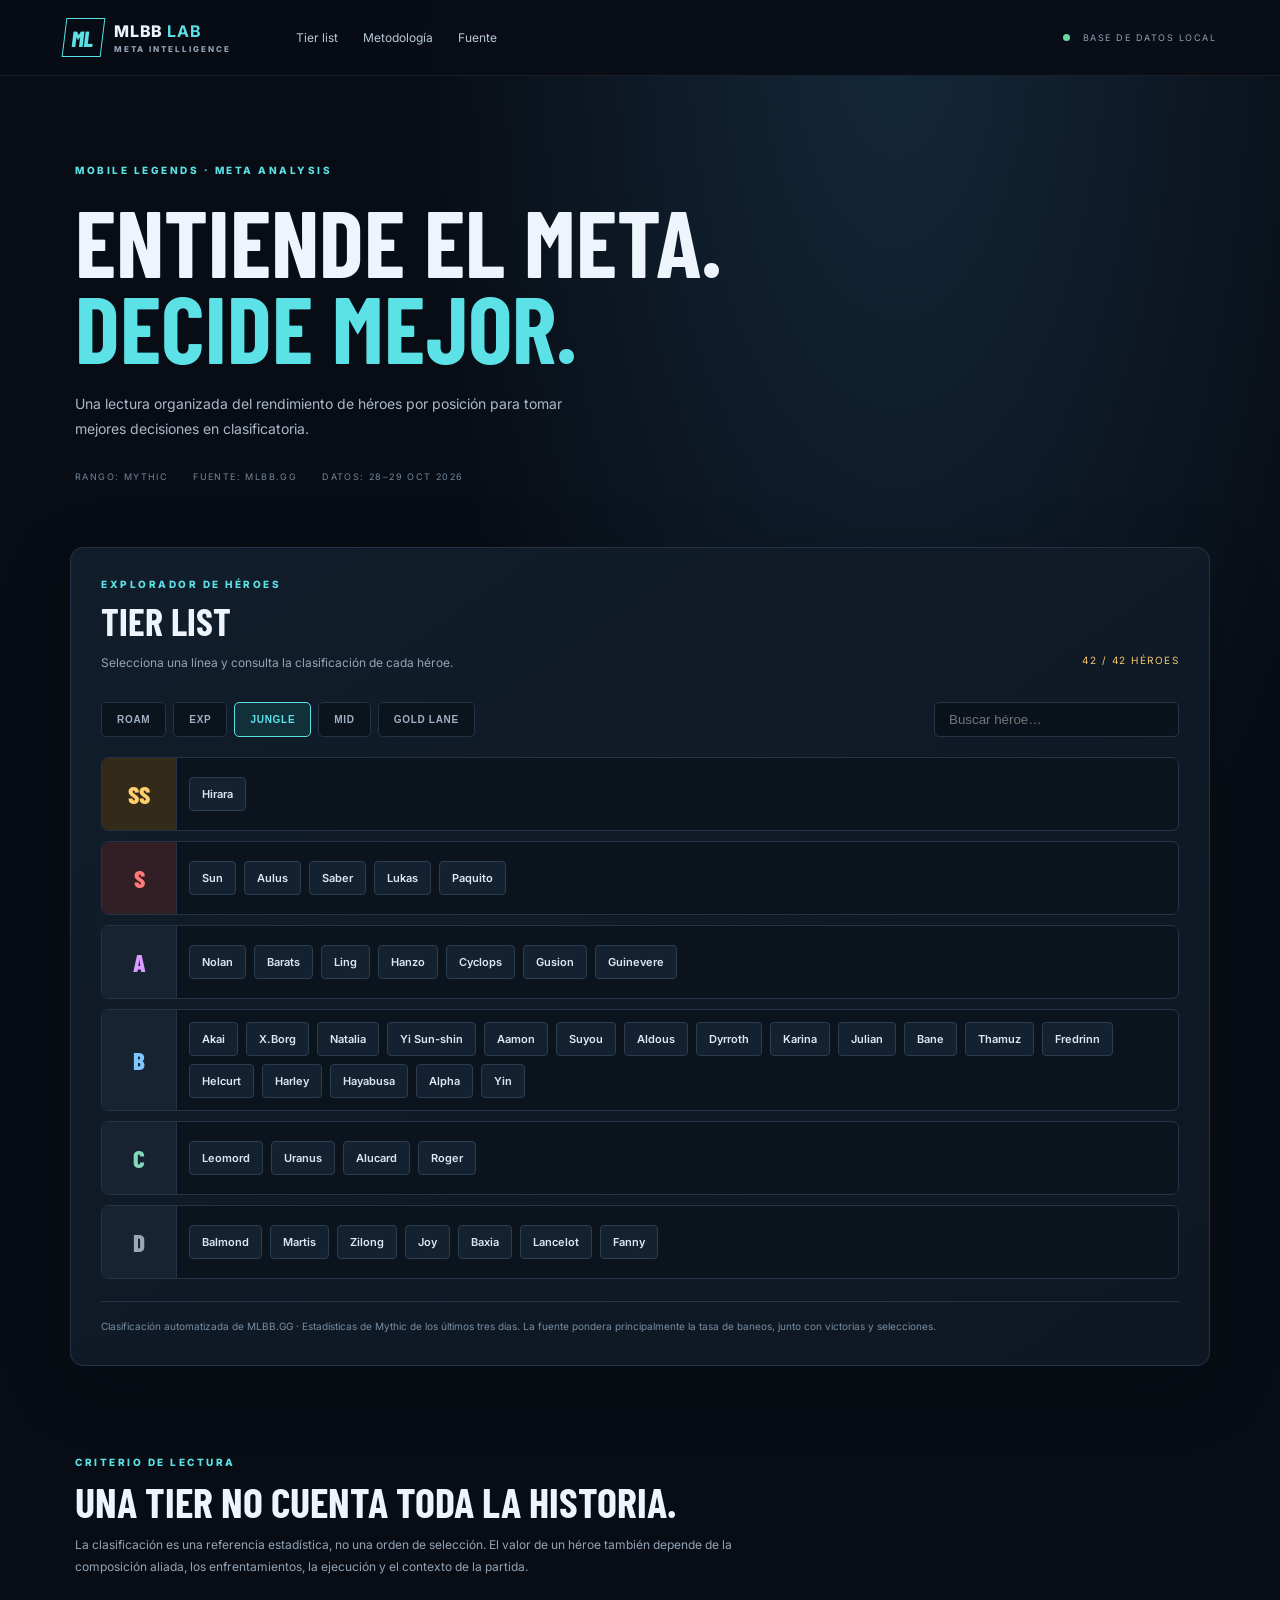
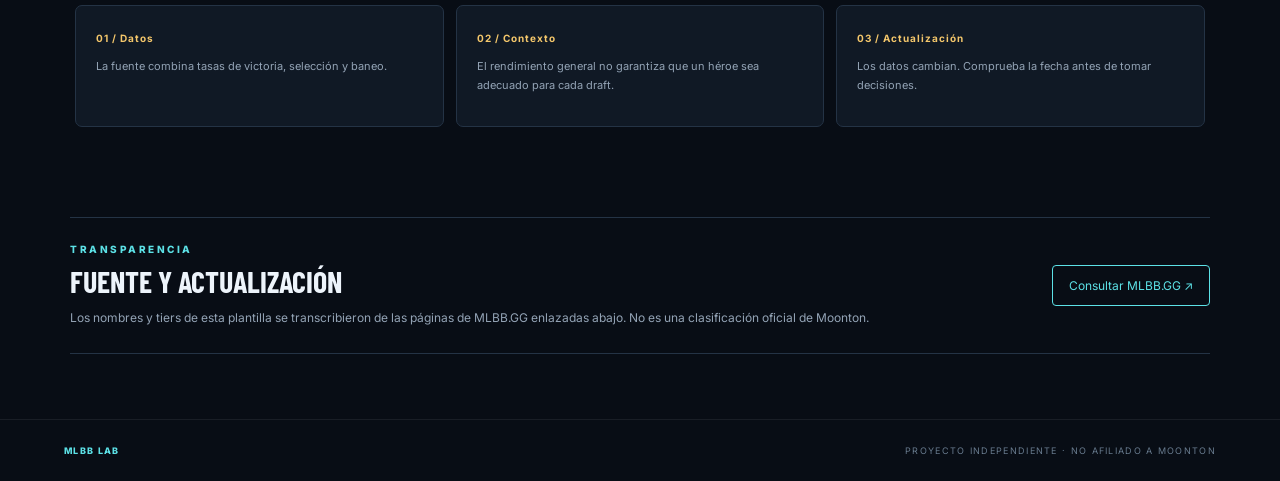
==== index.html @ 79c7144e "Add files via upload" ====
<!doctype html>
<html lang="es">
<head>
<meta charset="utf-8"><meta name="viewport" content="width=device-width,initial-scale=1">
<meta name="description" content="MLBB LAB: tier list de Mobile Legends por línea, basada en estadísticas de Mythic.">
<title>MLBB LAB — Tier List</title><link rel="stylesheet" href="styles.css">
</head>
<body>
<header class="topbar"><a class="brand" href="#inicio"><span class="brand-mark">ML</span><span>MLBB <b>LAB</b><small>META INTELLIGENCE</small></span></a><nav><a href="#tierlist">Tier list</a><a href="#metodo">Metodología</a><a href="#fuente">Fuente</a></nav><span class="status"><i></i> BASE DE DATOS LOCAL</span></header>
<main id="inicio">
<section class="hero"><div class="eyebrow">MOBILE LEGENDS · META ANALYSIS</div><h1>Entiende el meta.<br><em>Decide mejor.</em></h1><p>Una lectura organizada del rendimiento de héroes por posición para tomar mejores decisiones en clasificatoria.</p><div class="hero-meta"><span>RANGO: MYTHIC</span><span>FUENTE: MLBB.GG</span><span>DATOS: 28–29 OCT 2026</span></div></section>
<section id="tierlist" class="panel"><div class="section-head"><div><div class="eyebrow">EXPLORADOR DE HÉROES</div><h2>Tier list</h2><p>Selecciona una línea y consulta la clasificación de cada héroe.</p></div><div class="count" id="heroCount">— HÉROES</div></div>
<div class="toolbar"><div class="lanes" id="laneTabs"></div><input id="search" type="search" placeholder="Buscar héroe…" autocomplete="off"></div>
<div id="tierBoard" class="tier-board" aria-live="polite"></div><div id="empty" class="empty" hidden>No se encontraron héroes con ese nombre.</div>
<div class="source-note">Clasificación automatizada de MLBB.GG · Estadísticas de Mythic de los últimos tres días. La fuente pondera principalmente la tasa de baneos, junto con victorias y selecciones.</div>
</section>
<section id="metodo" class="method"><div class="eyebrow">CRITERIO DE LECTURA</div><h2>Una tier no cuenta toda la historia.</h2><p>La clasificación es una referencia estadística, no una orden de selección. El valor de un héroe también depende de la composición aliada, los enfrentamientos, la ejecución y el contexto de la partida.</p><div class="method-grid"><article><b>01 / Datos</b><p>La fuente combina tasas de victoria, selección y baneo.</p></article><article><b>02 / Contexto</b><p>El rendimiento general no garantiza que un héroe sea adecuado para cada draft.</p></article><article><b>03 / Actualización</b><p>Los datos cambian. Comprueba la fecha antes de tomar decisiones.</p></article></div></section>
<section id="fuente" class="footer-source"><div><div class="eyebrow">TRANSPARENCIA</div><h2>Fuente y actualización</h2><p>Los nombres y tiers de esta plantilla se transcribieron de las páginas de MLBB.GG enlazadas abajo. No es una clasificación oficial de Moonton.</p></div><a href="https://mlbb.gg/tierlist?lane=Jungle" target="_blank" rel="noopener">Consultar MLBB.GG ↗</a></section>
</main><footer><span>MLBB LAB</span><span>PROYECTO INDEPENDIENTE · NO AFILIADO A MOONTON</span></footer>
<script src="data.js"></script><script src="app.js"></script>
</body></html>
---- styles.css ----
@import url('https://fonts.googleapis.com/css2?family=Barlow+Condensed:wght@500;600;700;800&family=Inter:wght@400;500;600;700;800&display=swap');
:root{--bg:#080d15;--panel:#101925;--panel2:#141f2d;--line:#243345;--muted:#93a3b5;--text:#edf4fb;--cyan:#5ce1e6;--gold:#f4c76b}*{box-sizing:border-box}html{scroll-behavior:smooth}body{margin:0;background:radial-gradient(ellipse at 70% 0%,#14283a 0,transparent 38%),var(--bg);color:var(--text);font-family:Inter,Arial,sans-serif}.topbar{height:76px;padding:0 max(5vw,22px);display:flex;align-items:center;gap:35px;border-bottom:1px solid #ffffff12;background:#080d15e8;position:sticky;top:0;z-index:5;backdrop-filter:blur(12px)}.brand{display:flex;gap:11px;align-items:center;color:var(--text);text-decoration:none;font-weight:800;letter-spacing:.8px}.brand-mark{display:grid;place-items:center;width:39px;height:39px;border:1px solid var(--cyan);color:var(--cyan);font-family:'Barlow Condensed';font-size:22px;transform:skew(-7deg)}.brand small{display:block;color:var(--muted);font-size:8px;letter-spacing:2px;margin-top:3px}.brand b{color:var(--cyan)}nav{display:flex;gap:25px;margin-left:30px}nav a,.footer-source a{color:#b9c8d8;text-decoration:none;font-size:12px}nav a:hover,.footer-source a:hover{color:var(--cyan)}.status{margin-left:auto;color:var(--muted);font-size:9px;letter-spacing:1.5px}.status i{display:inline-block;width:7px;height:7px;border-radius:50%;background:#65dba1;margin-right:8px}.hero,main{max-width:1180px;margin:auto}.hero{padding:88px 25px 65px}.eyebrow{font-size:10px;letter-spacing:2.5px;color:var(--cyan);font-weight:800}.hero h1{font-family:'Barlow Condensed',sans-serif;font-size:clamp(55px,8vw,94px);line-height:.91;text-transform:uppercase;margin:22px 0}.hero h1 em{font-style:normal;color:var(--cyan)}.hero>p{max-width:540px;color:#aab8c8;line-height:1.8;font-size:14px}.hero-meta{display:flex;gap:25px;margin-top:30px;flex-wrap:wrap;color:#71869b;font-size:9px;letter-spacing:1.4px}.panel{margin:0 20px;padding:30px;background:linear-gradient(145deg,#111d2a,#0e1722);border:1px solid var(--line);border-radius:13px;box-shadow:0 20px 70px #0003}.section-head{display:flex;justify-content:space-between;align-items:end}.section-head h2,.method h2,.footer-source h2{font:700 38px 'Barlow Condensed';text-transform:uppercase;margin:8px 0}.section-head p,.method>p,.footer-source p{color:var(--muted);font-size:12px;line-height:1.8;margin:0}.count{font-size:10px;letter-spacing:1.5px;color:var(--gold);padding-bottom:8px}.toolbar{display:flex;gap:15px;justify-content:space-between;margin:28px 0 20px;flex-wrap:wrap}.lanes{display:flex;gap:7px;flex-wrap:wrap}.lane-btn{border:1px solid var(--line);background:#0b131d;color:#9fb0c2;padding:11px 15px;border-radius:5px;font-size:10px;font-weight:700;letter-spacing:.7px;cursor:pointer}.lane-btn.active,.lane-btn:hover{border-color:var(--cyan);color:var(--cyan);background:#123039}.toolbar input{min-width:190px;max-width:245px;flex:1;background:#0a121c;border:1px solid var(--line);border-radius:5px;padding:0 14px;color:white;outline:none}.toolbar input:focus{border-color:var(--cyan)}.tier-board{display:grid;gap:10px}.tier-row{display:grid;grid-template-columns:75px 1fr;min-height:74px;border:1px solid var(--line);border-radius:7px;overflow:hidden;background:#0b131d}.tier-label{display:grid;place-items:center;font:800 25px 'Barlow Condensed';background:#172331;border-right:1px solid var(--line)}.tier-label.ss{color:#ffcf6e;background:#332a19}.tier-label.s{color:#ff7979;background:#321e25}.tier-label.a{color:#d99bff}.tier-label.b{color:#7dc8ff}.tier-label.c{color:#83d8bc}.tier-label.d{color:#9aa7b6}.heroes{display:flex;align-content:center;align-items:center;gap:8px;flex-wrap:wrap;padding:12px}.hero-chip{border:1px solid #2b3d50;background:#142131;color:#dce7f1;border-radius:4px;padding:9px 12px;font-size:11px;font-weight:600}.hero-chip:hover{border-color:var(--cyan);color:var(--cyan)}.empty{padding:25px;text-align:center;color:var(--muted);font-size:12px}.source-note{margin-top:22px;padding-top:16px;border-top:1px solid var(--line);font-size:10px;line-height:1.7;color:#788da2}.method{padding:90px 25px}.method h2{font-size:42px}.method>p{max-width:700px}.method-grid{display:grid;grid-template-columns:repeat(3,1fr);gap:12px;margin-top:28px}.method-grid article{background:var(--panel);border:1px solid var(--line);padding:20px;border-radius:7px}.method-grid b{color:var(--gold);font-size:10px;letter-spacing:1px}.method-grid p{color:var(--muted);font-size:11px;line-height:1.7}.footer-source{margin:0 20px 65px;padding:25px 0;border-top:1px solid var(--line);border-bottom:1px solid var(--line);display:flex;align-items:center;justify-content:space-between;gap:20px}.footer-source h2{font-size:30px}.footer-source a{border:1px solid var(--cyan);padding:12px 16px;border-radius:4px;color:var(--cyan);white-space:nowrap}footer{border-top:1px solid #ffffff12;padding:25px max(5vw,22px);display:flex;justify-content:space-between;color:#687b8e;font-size:9px;letter-spacing:1.3px}footer span:first-child{color:var(--cyan);font-weight:800}@media(max-width:700px){.topbar{height:auto;min-height:68px;flex-wrap:wrap;padding:13px 18px;gap:10px}nav{order:3;margin:0;width:100%;gap:18px}.status{font-size:8px}.hero{padding:65px 20px 45px}.panel{margin:0 10px;padding:17px}.section-head{align-items:start}.section-head h2{font-size:32px}.count{font-size:8px}.toolbar input{height:40px;max-width:none;flex-basis:100%}.lane-btn{padding:10px 11px}.tier-row{grid-template-columns:55px 1fr}.tier-label{font-size:22px}.heroes{padding:9px;gap:6px}.hero-chip{font-size:10px;padding:8px}.method{padding:65px 20px}.method-grid{grid-template-columns:1fr}.footer-source{margin:0 15px 45px;align-items:flex-start;flex-direction:column}footer{gap:12px;flex-wrap:wrap}}
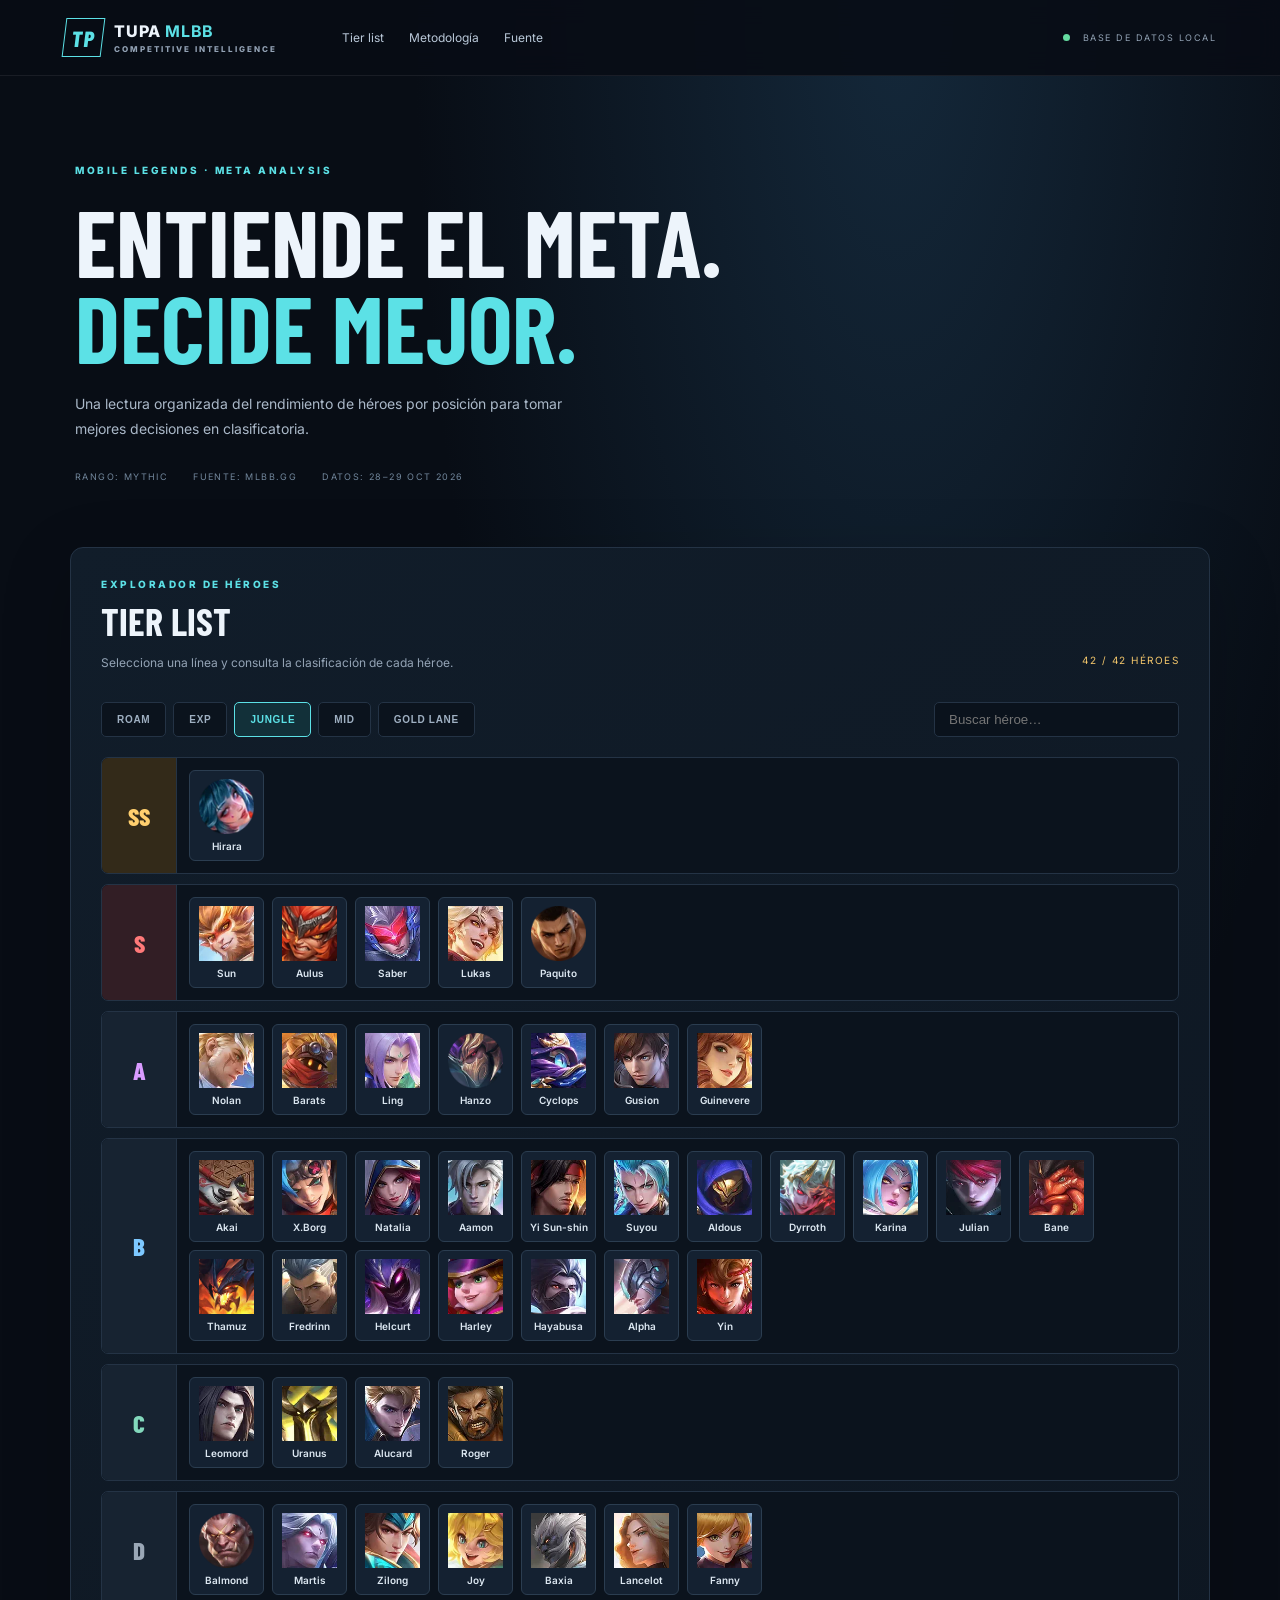
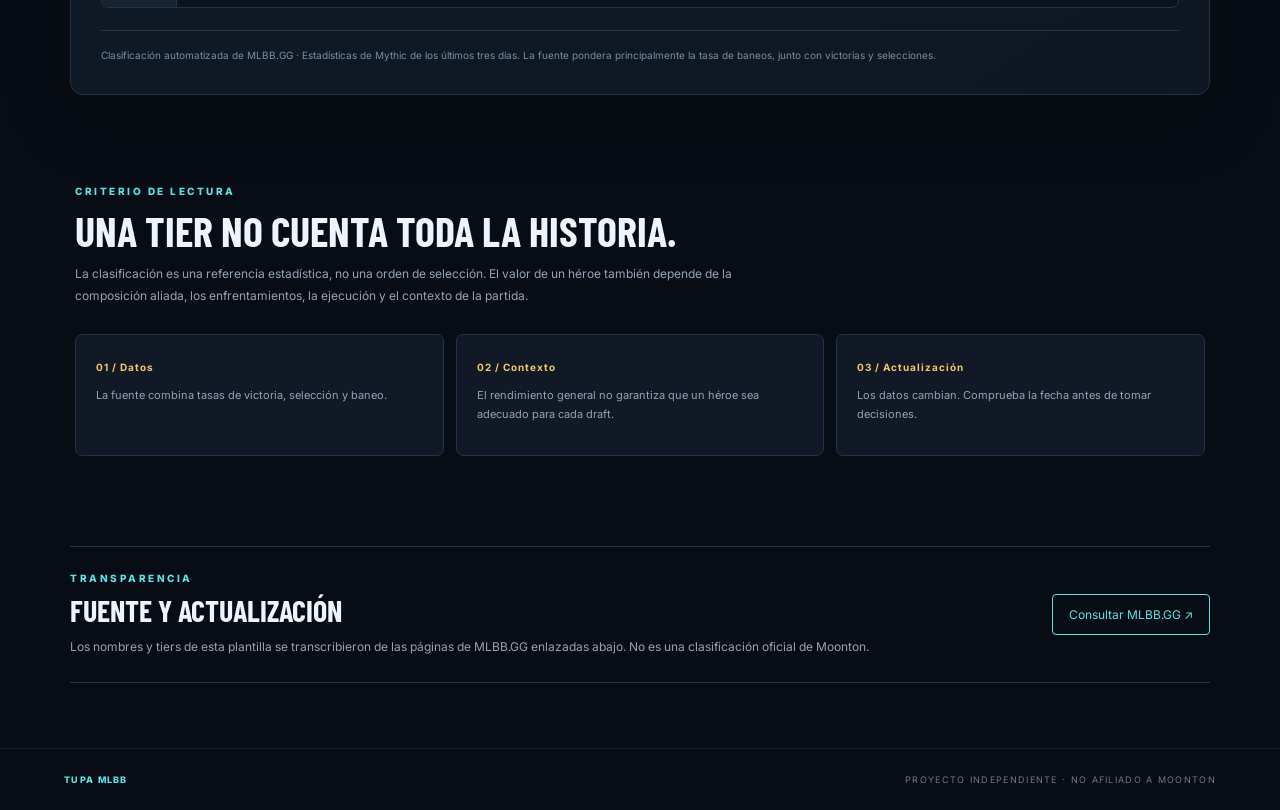
==== commit b6902068: "Update index.html" ====
--- a/index.html
+++ b/index.html
@@ -1,21 +1,84 @@
+
 <!doctype html>
 <html lang="es">
 <head>
-<meta charset="utf-8"><meta name="viewport" content="width=device-width,initial-scale=1">
-<meta name="description" content="MLBB LAB: tier list de Mobile Legends por línea, basada en estadísticas de Mythic.">
-<title>MLBB LAB — Tier List</title><link rel="stylesheet" href="styles.css">
+<meta charset="utf-8">
+<meta name="viewport" content="width=device-width,initial-scale=1">
+<meta name="description" content="TUPA MLBB: análisis competitivo y tier list de Mobile Legends por línea.">
+<title>TUPA MLBB — Tier List</title>
+<link rel="stylesheet" href="styles.css">
 </head>
 <body>
-<header class="topbar"><a class="brand" href="#inicio"><span class="brand-mark">ML</span><span>MLBB <b>LAB</b><small>META INTELLIGENCE</small></span></a><nav><a href="#tierlist">Tier list</a><a href="#metodo">Metodología</a><a href="#fuente">Fuente</a></nav><span class="status"><i></i> BASE DE DATOS LOCAL</span></header>
+<header class="topbar">
+<a class="brand" href="#inicio">
+<span class="brand-mark">TP</span>
+<span>TUPA <b>MLBB</b><small>COMPETITIVE INTELLIGENCE</small></span>
+</a>
+<nav>
+<a href="#tierlist">Tier list</a>
+<a href="#metodo">Metodología</a>
+<a href="#fuente">Fuente</a>
+</nav>
+<span class="status"><i></i> BASE DE DATOS LOCAL</span>
+</header>
+
 <main id="inicio">
-<section class="hero"><div class="eyebrow">MOBILE LEGENDS · META ANALYSIS</div><h1>Entiende el meta.<br><em>Decide mejor.</em></h1><p>Una lectura organizada del rendimiento de héroes por posición para tomar mejores decisiones en clasificatoria.</p><div class="hero-meta"><span>RANGO: MYTHIC</span><span>FUENTE: MLBB.GG</span><span>DATOS: 28–29 OCT 2026</span></div></section>
-<section id="tierlist" class="panel"><div class="section-head"><div><div class="eyebrow">EXPLORADOR DE HÉROES</div><h2>Tier list</h2><p>Selecciona una línea y consulta la clasificación de cada héroe.</p></div><div class="count" id="heroCount">— HÉROES</div></div>
-<div class="toolbar"><div class="lanes" id="laneTabs"></div><input id="search" type="search" placeholder="Buscar héroe…" autocomplete="off"></div>
-<div id="tierBoard" class="tier-board" aria-live="polite"></div><div id="empty" class="empty" hidden>No se encontraron héroes con ese nombre.</div>
+<section class="hero">
+<div class="eyebrow">MOBILE LEGENDS · META ANALYSIS</div>
+<h1>Entiende el meta.<br><em>Decide mejor.</em></h1>
+<p>Una lectura organizada del rendimiento de héroes por posición para tomar mejores decisiones en clasificatoria.</p>
+<div class="hero-meta">
+<span>RANGO: MYTHIC</span>
+<span>FUENTE: MLBB.GG</span>
+<span>DATOS: 28–29 OCT 2026</span>
+</div>
+</section>
+
+<section id="tierlist" class="panel">
+<div class="section-head">
+<div>
+<div class="eyebrow">EXPLORADOR DE HÉROES</div>
+<h2>Tier list</h2>
+<p>Selecciona una línea y consulta la clasificación de cada héroe.</p>
+</div>
+<div class="count" id="heroCount">— HÉROES</div>
+</div>
+<div class="toolbar">
+<div class="lanes" id="laneTabs"></div>
+<input id="search" type="search" placeholder="Buscar héroe…" autocomplete="off">
+</div>
+<div id="tierBoard" class="tier-board" aria-live="polite"></div>
+<div id="empty" class="empty" hidden>No se encontraron héroes con ese nombre.</div>
 <div class="source-note">Clasificación automatizada de MLBB.GG · Estadísticas de Mythic de los últimos tres días. La fuente pondera principalmente la tasa de baneos, junto con victorias y selecciones.</div>
 </section>
-<section id="metodo" class="method"><div class="eyebrow">CRITERIO DE LECTURA</div><h2>Una tier no cuenta toda la historia.</h2><p>La clasificación es una referencia estadística, no una orden de selección. El valor de un héroe también depende de la composición aliada, los enfrentamientos, la ejecución y el contexto de la partida.</p><div class="method-grid"><article><b>01 / Datos</b><p>La fuente combina tasas de victoria, selección y baneo.</p></article><article><b>02 / Contexto</b><p>El rendimiento general no garantiza que un héroe sea adecuado para cada draft.</p></article><article><b>03 / Actualización</b><p>Los datos cambian. Comprueba la fecha antes de tomar decisiones.</p></article></div></section>
-<section id="fuente" class="footer-source"><div><div class="eyebrow">TRANSPARENCIA</div><h2>Fuente y actualización</h2><p>Los nombres y tiers de esta plantilla se transcribieron de las páginas de MLBB.GG enlazadas abajo. No es una clasificación oficial de Moonton.</p></div><a href="https://mlbb.gg/tierlist?lane=Jungle" target="_blank" rel="noopener">Consultar MLBB.GG ↗</a></section>
-</main><footer><span>MLBB LAB</span><span>PROYECTO INDEPENDIENTE · NO AFILIADO A MOONTON</span></footer>
-<script src="data.js"></script><script src="app.js"></script>
-</body></html>
+
+<section id="metodo" class="method">
+<div class="eyebrow">CRITERIO DE LECTURA</div>
+<h2>Una tier no cuenta toda la historia.</h2>
+<p>La clasificación es una referencia estadística, no una orden de selección. El valor de un héroe también depende de la composición aliada, los enfrentamientos, la ejecución y el contexto de la partida.</p>
+<div class="method-grid">
+<article><b>01 / Datos</b><p>La fuente combina tasas de victoria, selección y baneo.</p></article>
+<article><b>02 / Contexto</b><p>El rendimiento general no garantiza que un héroe sea adecuado para cada draft.</p></article>
+<article><b>03 / Actualización</b><p>Los datos cambian. Comprueba la fecha antes de tomar decisiones.</p></article>
+</div>
+</section>
+
+<section id="fuente" class="footer-source">
+<div>
+<div class="eyebrow">TRANSPARENCIA</div>
+<h2>Fuente y actualización</h2>
+<p>Los nombres y tiers de esta plantilla se transcribieron de las páginas de MLBB.GG enlazadas abajo. No es una clasificación oficial de Moonton.</p>
+</div>
+<a href="https://mlbb.gg/tierlist?lane=Jungle" target="_blank" rel="noopener">Consultar MLBB.GG ↗</a>
+</section>
+</main>
+
+<footer>
+<span>TUPA MLBB</span>
+<span>PROYECTO INDEPENDIENTE · NO AFILIADO A MOONTON</span>
+</footer>
+
+<script src="data.js"></script>
+<script src="app.js"></script>
+</body>
+</html>
--- a/styles.css
+++ b/styles.css
@@ -1,2 +1,28 @@
 @import url('https://fonts.googleapis.com/css2?family=Barlow+Condensed:wght@500;600;700;800&family=Inter:wght@400;500;600;700;800&display=swap');
 :root{--bg:#080d15;--panel:#101925;--panel2:#141f2d;--line:#243345;--muted:#93a3b5;--text:#edf4fb;--cyan:#5ce1e6;--gold:#f4c76b}*{box-sizing:border-box}html{scroll-behavior:smooth}body{margin:0;background:radial-gradient(ellipse at 70% 0%,#14283a 0,transparent 38%),var(--bg);color:var(--text);font-family:Inter,Arial,sans-serif}.topbar{height:76px;padding:0 max(5vw,22px);display:flex;align-items:center;gap:35px;border-bottom:1px solid #ffffff12;background:#080d15e8;position:sticky;top:0;z-index:5;backdrop-filter:blur(12px)}.brand{display:flex;gap:11px;align-items:center;color:var(--text);text-decoration:none;font-weight:800;letter-spacing:.8px}.brand-mark{display:grid;place-items:center;width:39px;height:39px;border:1px solid var(--cyan);color:var(--cyan);font-family:'Barlow Condensed';font-size:22px;transform:skew(-7deg)}.brand small{display:block;color:var(--muted);font-size:8px;letter-spacing:2px;margin-top:3px}.brand b{color:var(--cyan)}nav{display:flex;gap:25px;margin-left:30px}nav a,.footer-source a{color:#b9c8d8;text-decoration:none;font-size:12px}nav a:hover,.footer-source a:hover{color:var(--cyan)}.status{margin-left:auto;color:var(--muted);font-size:9px;letter-spacing:1.5px}.status i{display:inline-block;width:7px;height:7px;border-radius:50%;background:#65dba1;margin-right:8px}.hero,main{max-width:1180px;margin:auto}.hero{padding:88px 25px 65px}.eyebrow{font-size:10px;letter-spacing:2.5px;color:var(--cyan);font-weight:800}.hero h1{font-family:'Barlow Condensed',sans-serif;font-size:clamp(55px,8vw,94px);line-height:.91;text-transform:uppercase;margin:22px 0}.hero h1 em{font-style:normal;color:var(--cyan)}.hero>p{max-width:540px;color:#aab8c8;line-height:1.8;font-size:14px}.hero-meta{display:flex;gap:25px;margin-top:30px;flex-wrap:wrap;color:#71869b;font-size:9px;letter-spacing:1.4px}.panel{margin:0 20px;padding:30px;background:linear-gradient(145deg,#111d2a,#0e1722);border:1px solid var(--line);border-radius:13px;box-shadow:0 20px 70px #0003}.section-head{display:flex;justify-content:space-between;align-items:end}.section-head h2,.method h2,.footer-source h2{font:700 38px 'Barlow Condensed';text-transform:uppercase;margin:8px 0}.section-head p,.method>p,.footer-source p{color:var(--muted);font-size:12px;line-height:1.8;margin:0}.count{font-size:10px;letter-spacing:1.5px;color:var(--gold);padding-bottom:8px}.toolbar{display:flex;gap:15px;justify-content:space-between;margin:28px 0 20px;flex-wrap:wrap}.lanes{display:flex;gap:7px;flex-wrap:wrap}.lane-btn{border:1px solid var(--line);background:#0b131d;color:#9fb0c2;padding:11px 15px;border-radius:5px;font-size:10px;font-weight:700;letter-spacing:.7px;cursor:pointer}.lane-btn.active,.lane-btn:hover{border-color:var(--cyan);color:var(--cyan);background:#123039}.toolbar input{min-width:190px;max-width:245px;flex:1;background:#0a121c;border:1px solid var(--line);border-radius:5px;padding:0 14px;color:white;outline:none}.toolbar input:focus{border-color:var(--cyan)}.tier-board{display:grid;gap:10px}.tier-row{display:grid;grid-template-columns:75px 1fr;min-height:74px;border:1px solid var(--line);border-radius:7px;overflow:hidden;background:#0b131d}.tier-label{display:grid;place-items:center;font:800 25px 'Barlow Condensed';background:#172331;border-right:1px solid var(--line)}.tier-label.ss{color:#ffcf6e;background:#332a19}.tier-label.s{color:#ff7979;background:#321e25}.tier-label.a{color:#d99bff}.tier-label.b{color:#7dc8ff}.tier-label.c{color:#83d8bc}.tier-label.d{color:#9aa7b6}.heroes{display:flex;align-content:center;align-items:center;gap:8px;flex-wrap:wrap;padding:12px}.hero-chip{border:1px solid #2b3d50;background:#142131;color:#dce7f1;border-radius:4px;padding:9px 12px;font-size:11px;font-weight:600}.hero-chip:hover{border-color:var(--cyan);color:var(--cyan)}.empty{padding:25px;text-align:center;color:var(--muted);font-size:12px}.source-note{margin-top:22px;padding-top:16px;border-top:1px solid var(--line);font-size:10px;line-height:1.7;color:#788da2}.method{padding:90px 25px}.method h2{font-size:42px}.method>p{max-width:700px}.method-grid{display:grid;grid-template-columns:repeat(3,1fr);gap:12px;margin-top:28px}.method-grid article{background:var(--panel);border:1px solid var(--line);padding:20px;border-radius:7px}.method-grid b{color:var(--gold);font-size:10px;letter-spacing:1px}.method-grid p{color:var(--muted);font-size:11px;line-height:1.7}.footer-source{margin:0 20px 65px;padding:25px 0;border-top:1px solid var(--line);border-bottom:1px solid var(--line);display:flex;align-items:center;justify-content:space-between;gap:20px}.footer-source h2{font-size:30px}.footer-source a{border:1px solid var(--cyan);padding:12px 16px;border-radius:4px;color:var(--cyan);white-space:nowrap}footer{border-top:1px solid #ffffff12;padding:25px max(5vw,22px);display:flex;justify-content:space-between;color:#687b8e;font-size:9px;letter-spacing:1.3px}footer span:first-child{color:var(--cyan);font-weight:800}@media(max-width:700px){.topbar{height:auto;min-height:68px;flex-wrap:wrap;padding:13px 18px;gap:10px}nav{order:3;margin:0;width:100%;gap:18px}.status{font-size:8px}.hero{padding:65px 20px 45px}.panel{margin:0 10px;padding:17px}.section-head{align-items:start}.section-head h2{font-size:32px}.count{font-size:8px}.toolbar input{height:40px;max-width:none;flex-basis:100%}.lane-btn{padding:10px 11px}.tier-row{grid-template-columns:55px 1fr}.tier-label{font-size:22px}.heroes{padding:9px;gap:6px}.hero-chip{font-size:10px;padding:8px}.method{padding:65px 20px}.method-grid{grid-template-columns:1fr}.footer-source{margin:0 15px 45px;align-items:flex-start;flex-direction:column}footer{gap:12px;flex-wrap:wrap}}
+
+/* Diseño de las tarjetas de héroes */
+.hero-chip {
+  display: flex;
+  flex-direction: column;
+  align-items: center;
+  justify-content: center;
+  gap: 6px;
+  min-width: 75px;
+  padding: 8px 6px;
+  text-align: center;
+  background: #142131;
+  border: 1px solid #2b3d50;
+  border-radius: 6px;
+}
+
+.hero-image {
+  width: 55px;
+  height: 55px;
+  object-fit: contain;
+  display: block;
+}
+
+.hero-chip span {
+  font-size: 10px;
+}
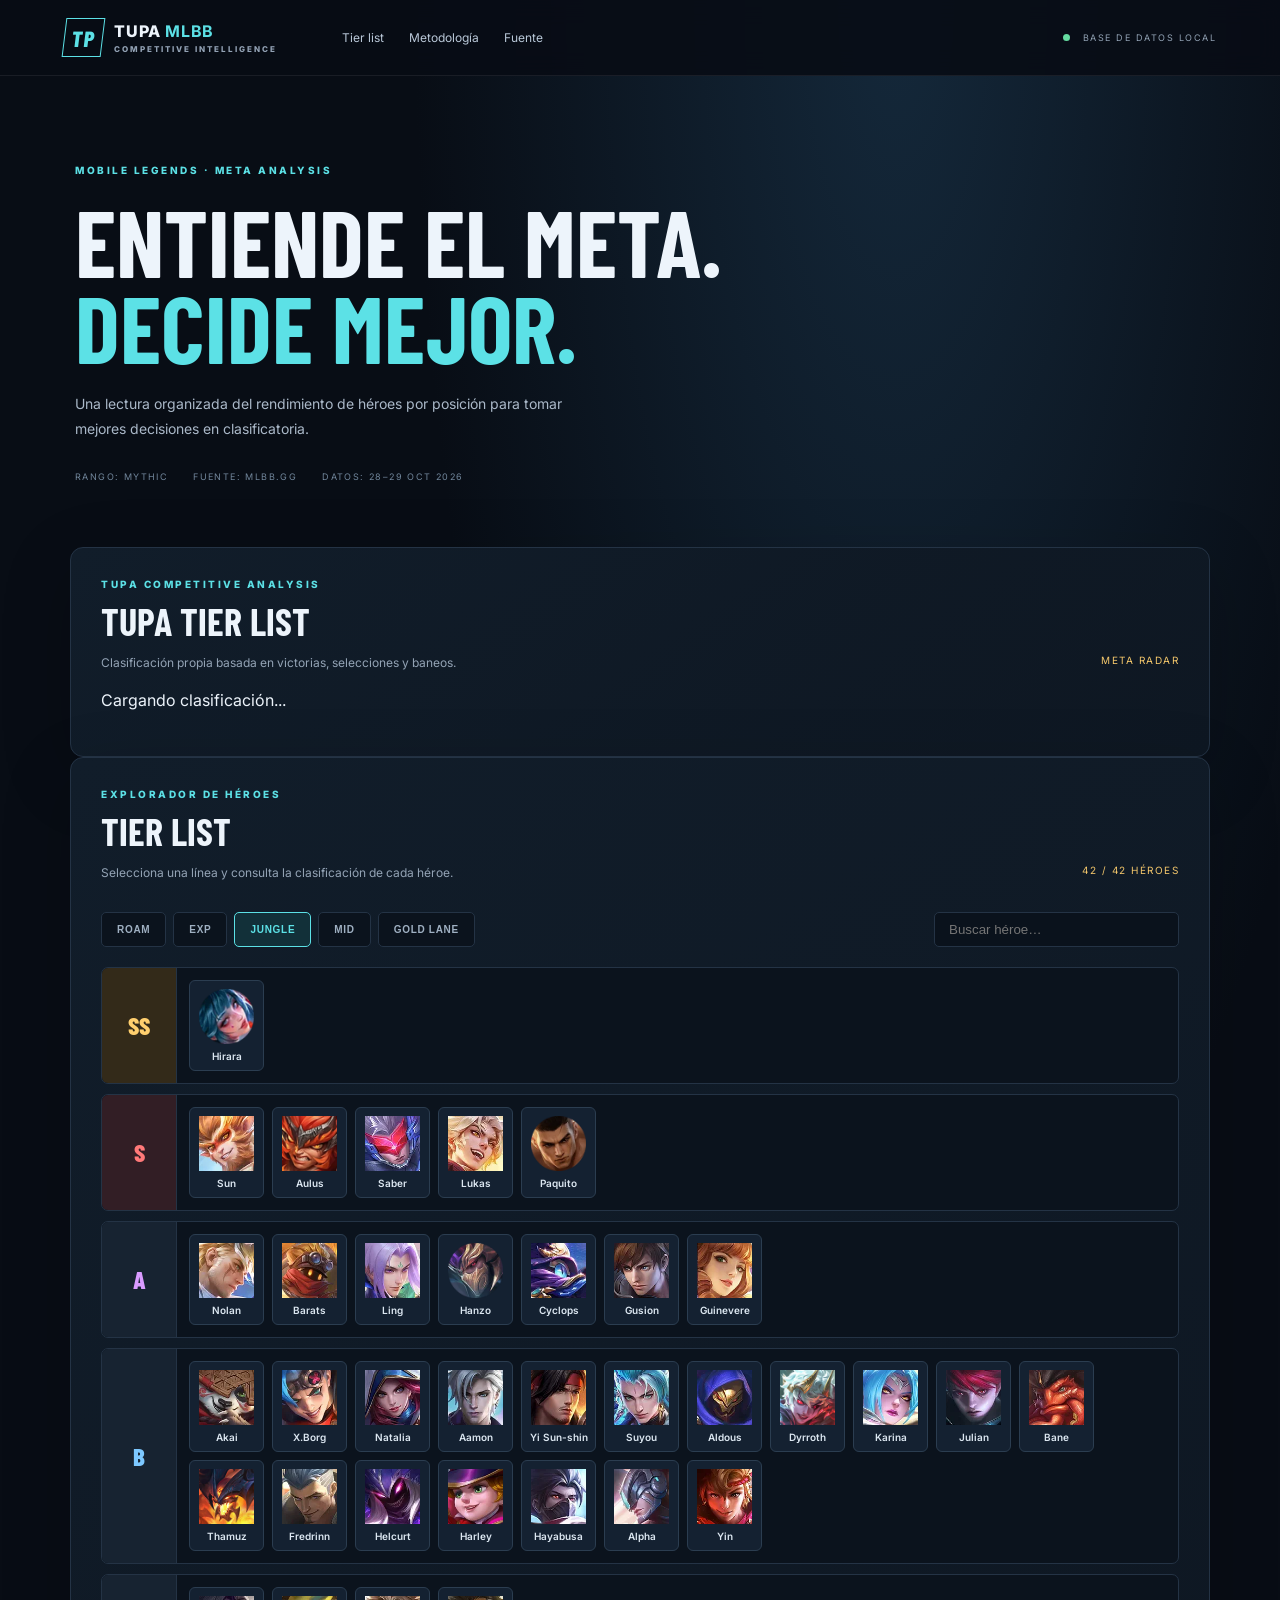
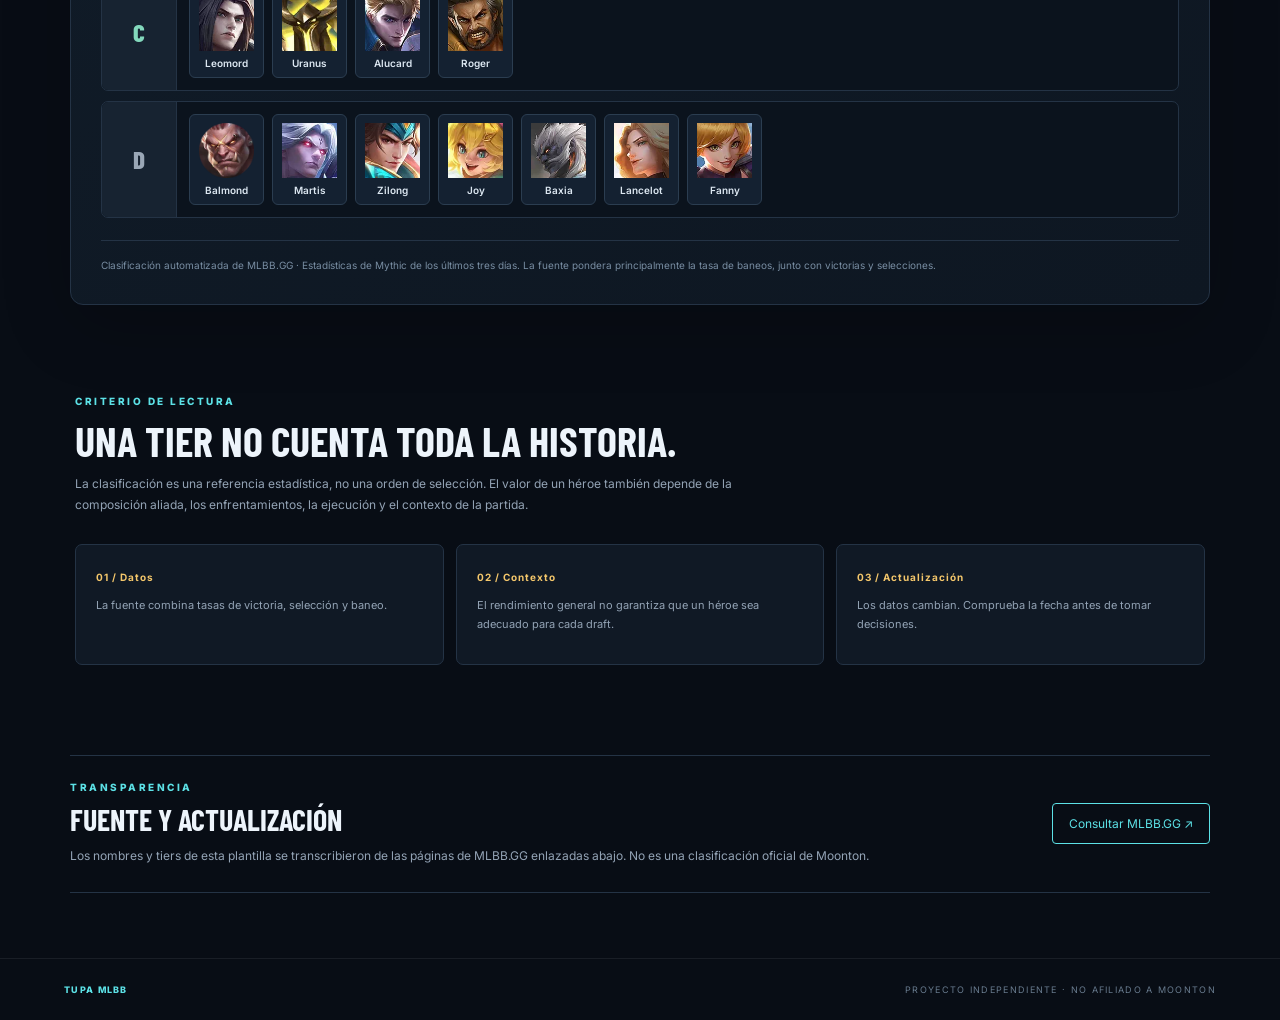
==== commit 8ff83c05: "Update index.html" ====
--- a/index.html
+++ b/index.html
@@ -32,6 +32,20 @@
 <span>FUENTE: MLBB.GG</span>
 <span>DATOS: 28–29 OCT 2026</span>
 </div>
+</section>
+<section id="tupa-tier" class="panel">
+  <div class="section-head">
+    <div>
+      <div class="eyebrow">TUPA COMPETITIVE ANALYSIS</div>
+      <h2>TUPA TIER LIST</h2>
+      <p>Clasificación propia basada en victorias, selecciones y baneos.</p>
+    </div>
+    <div class="count">META RADAR</div>
+  </div>
+
+  <div id="tupaTierBoard" class="tier-board">
+    <p>Cargando clasificación...</p>
+  </div>
 </section>
 
 <section id="tierlist" class="panel">
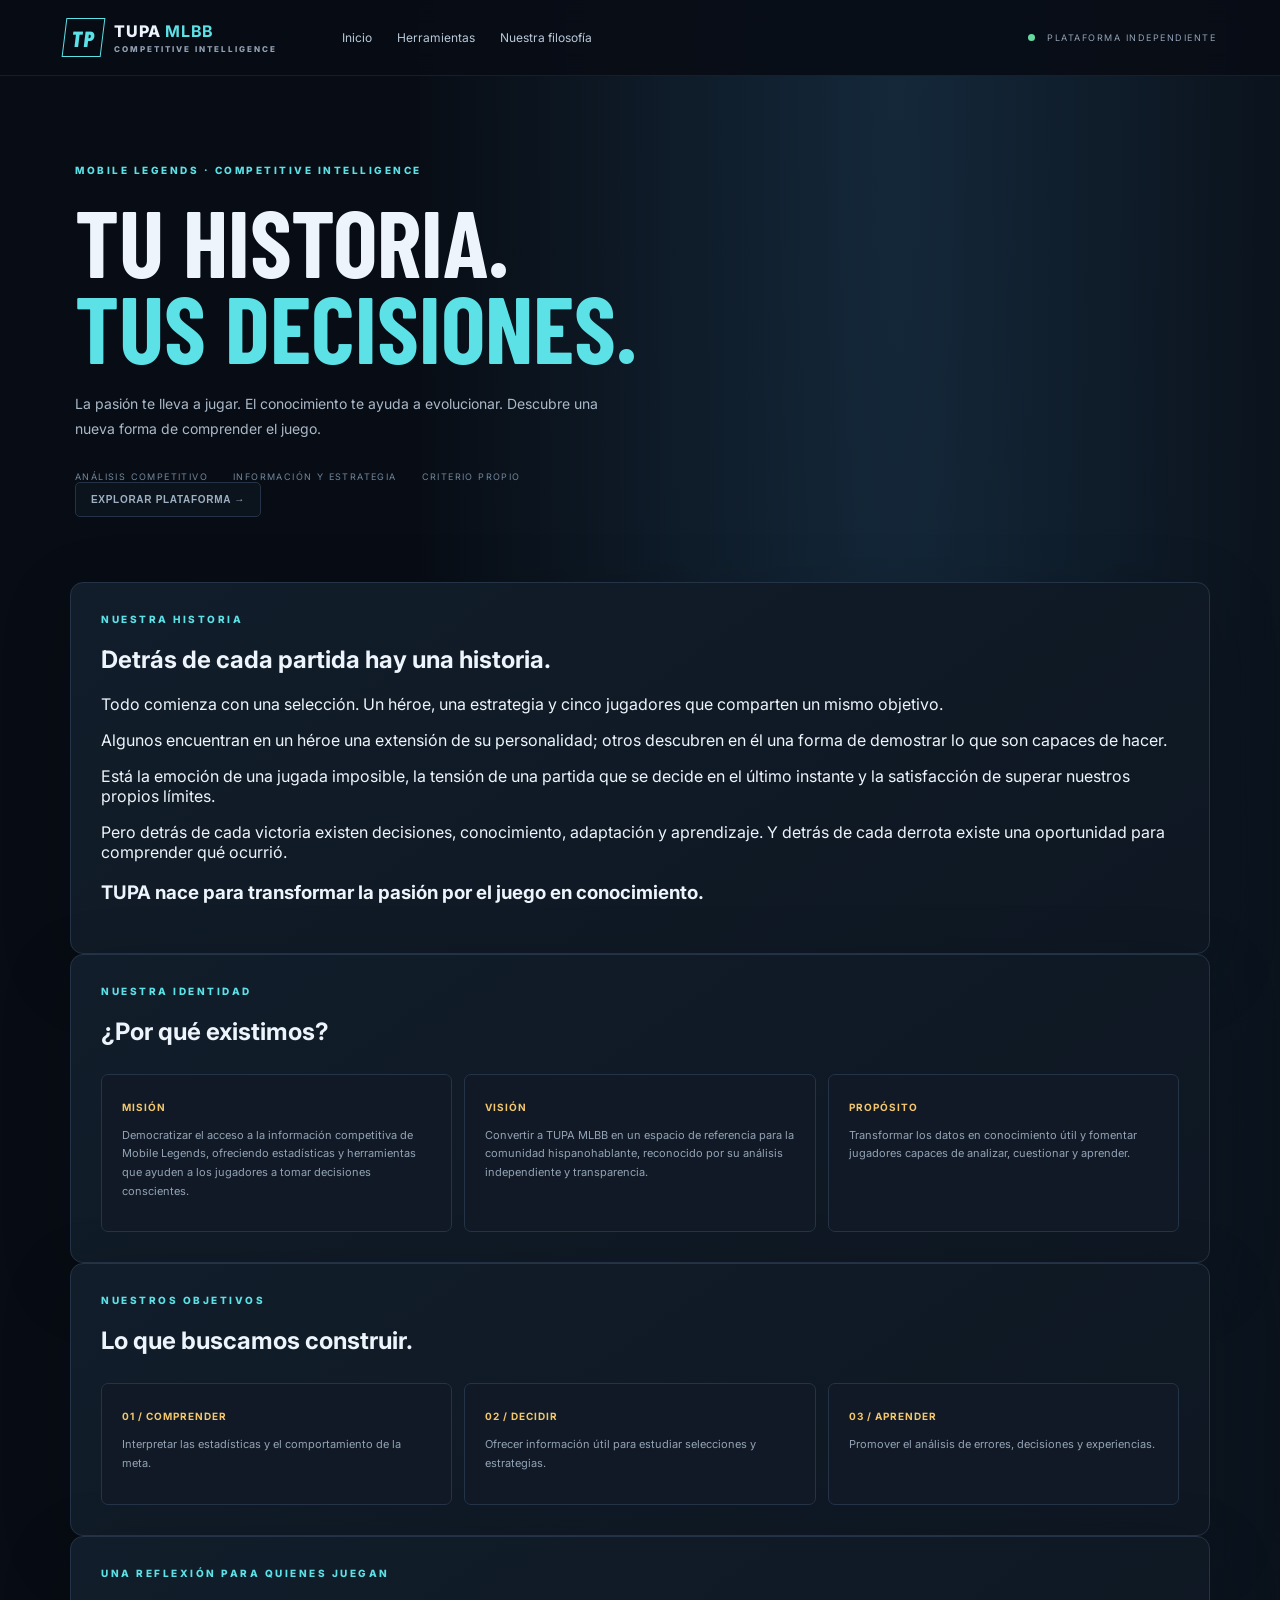
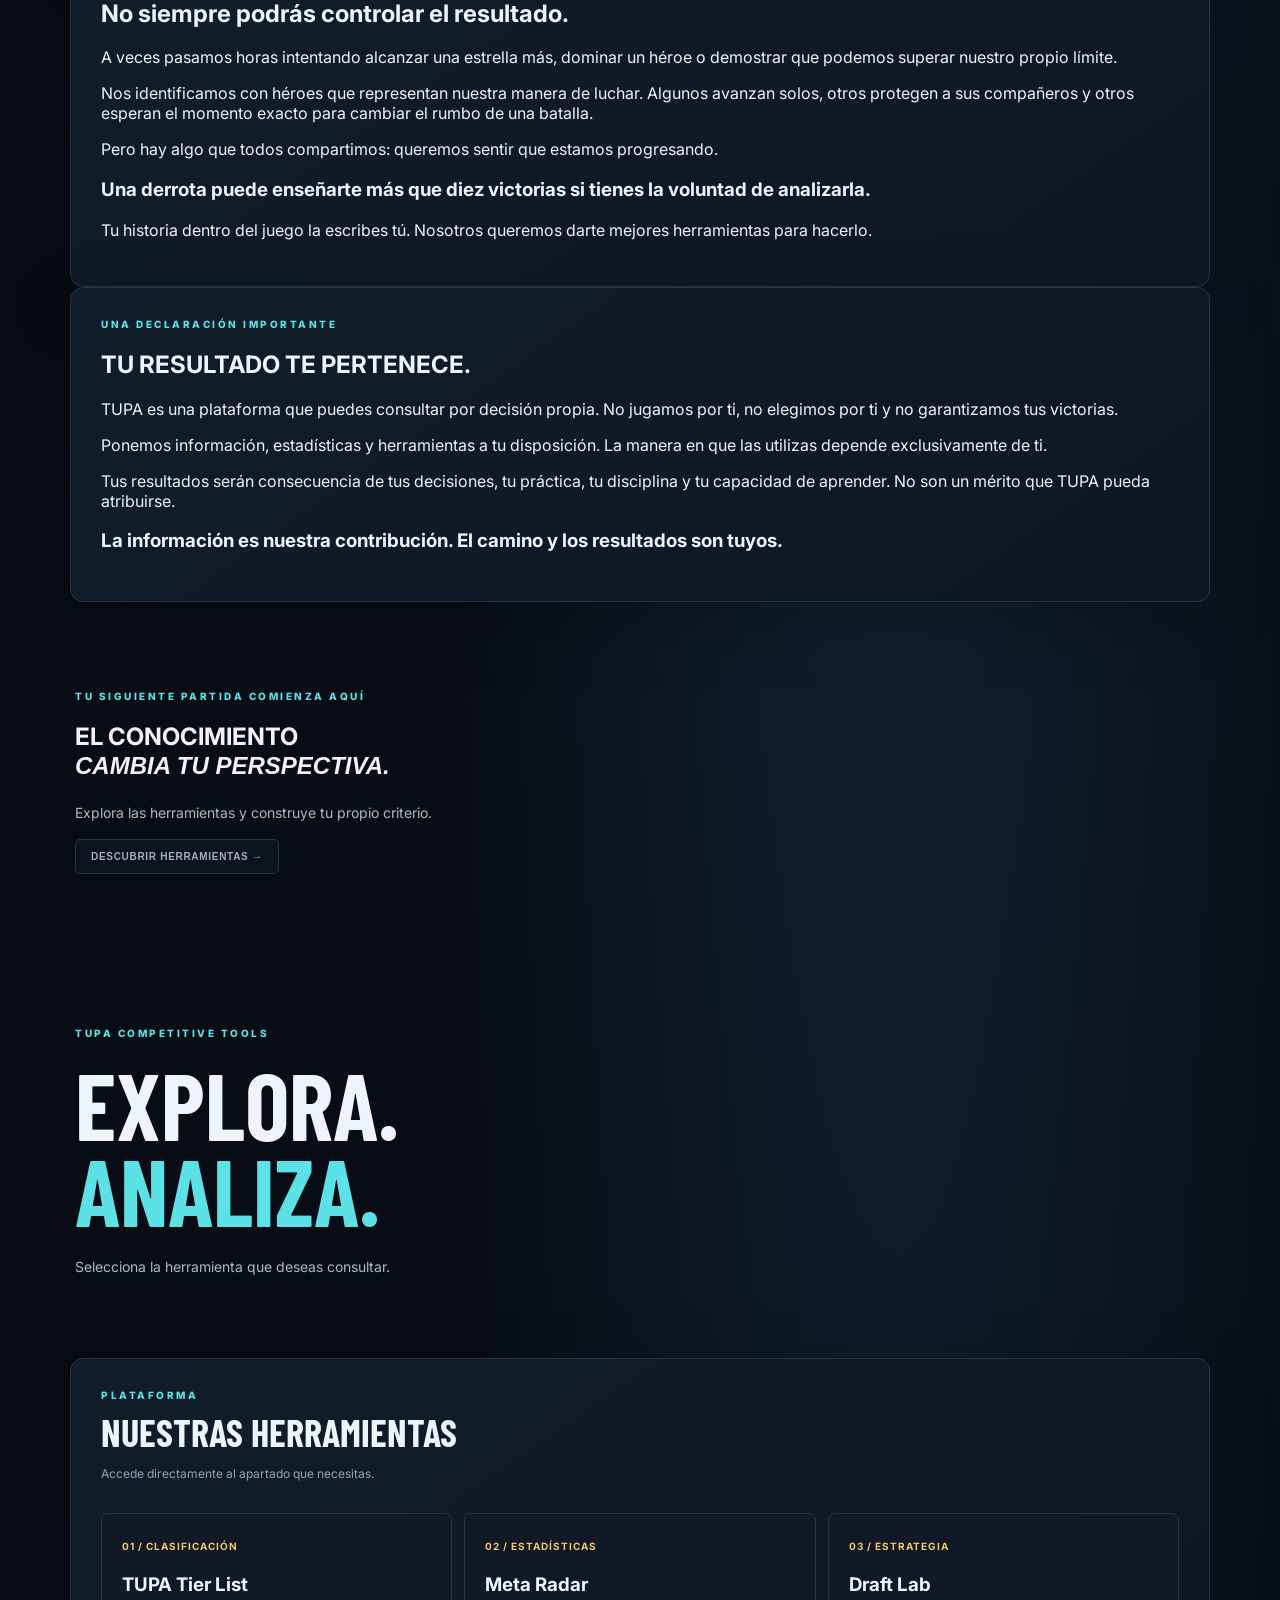
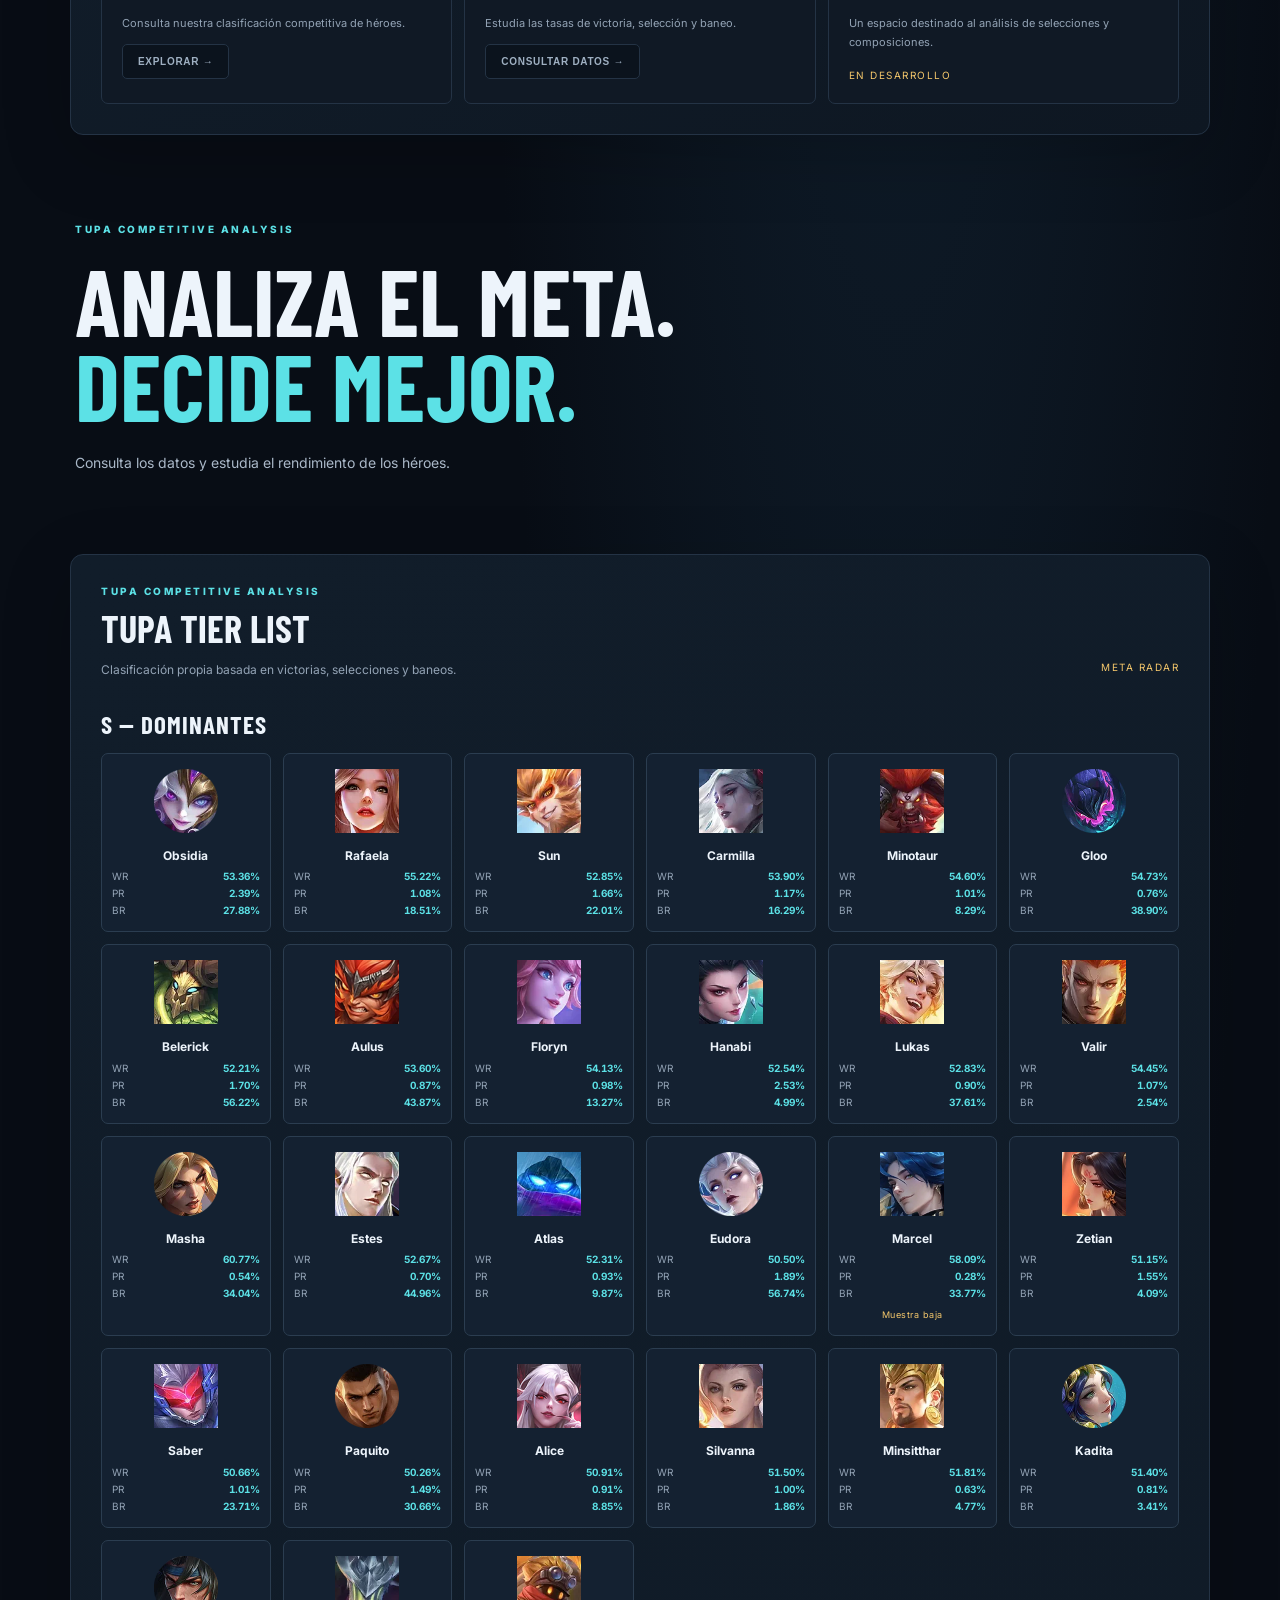
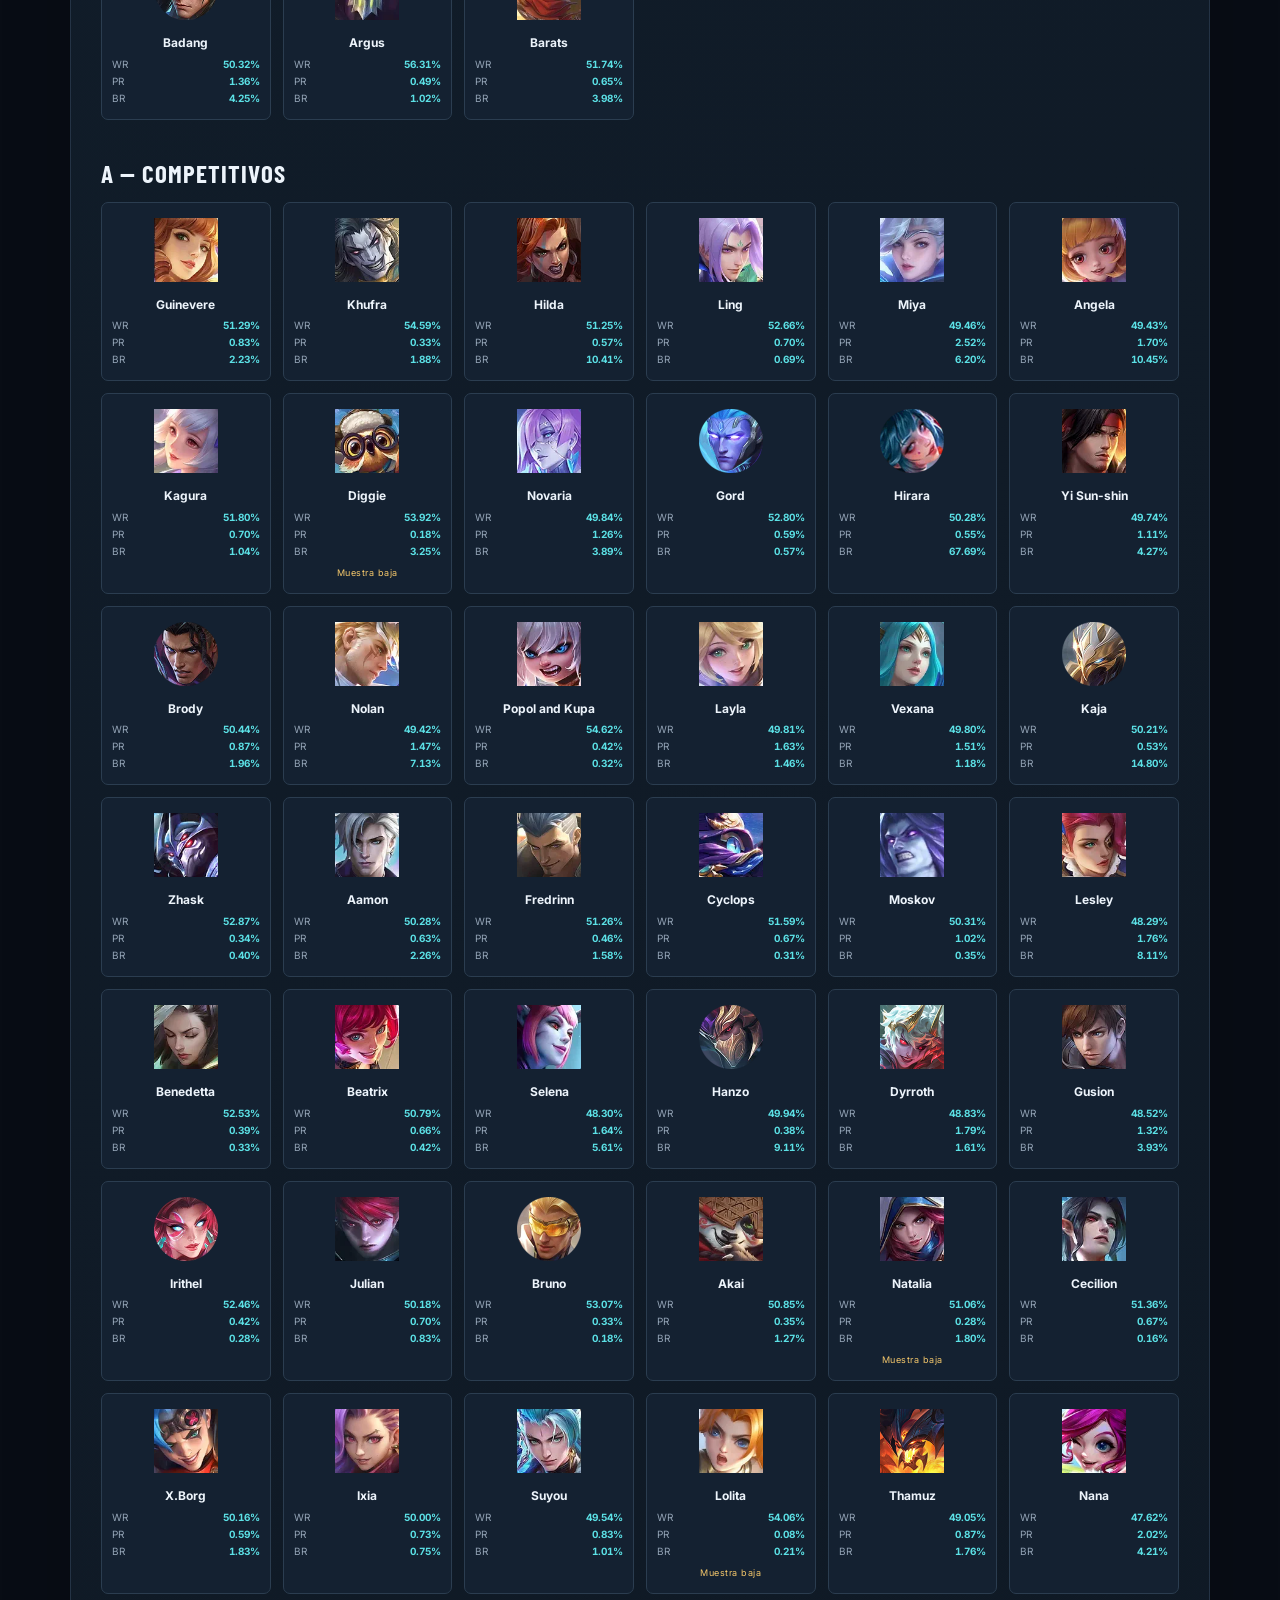
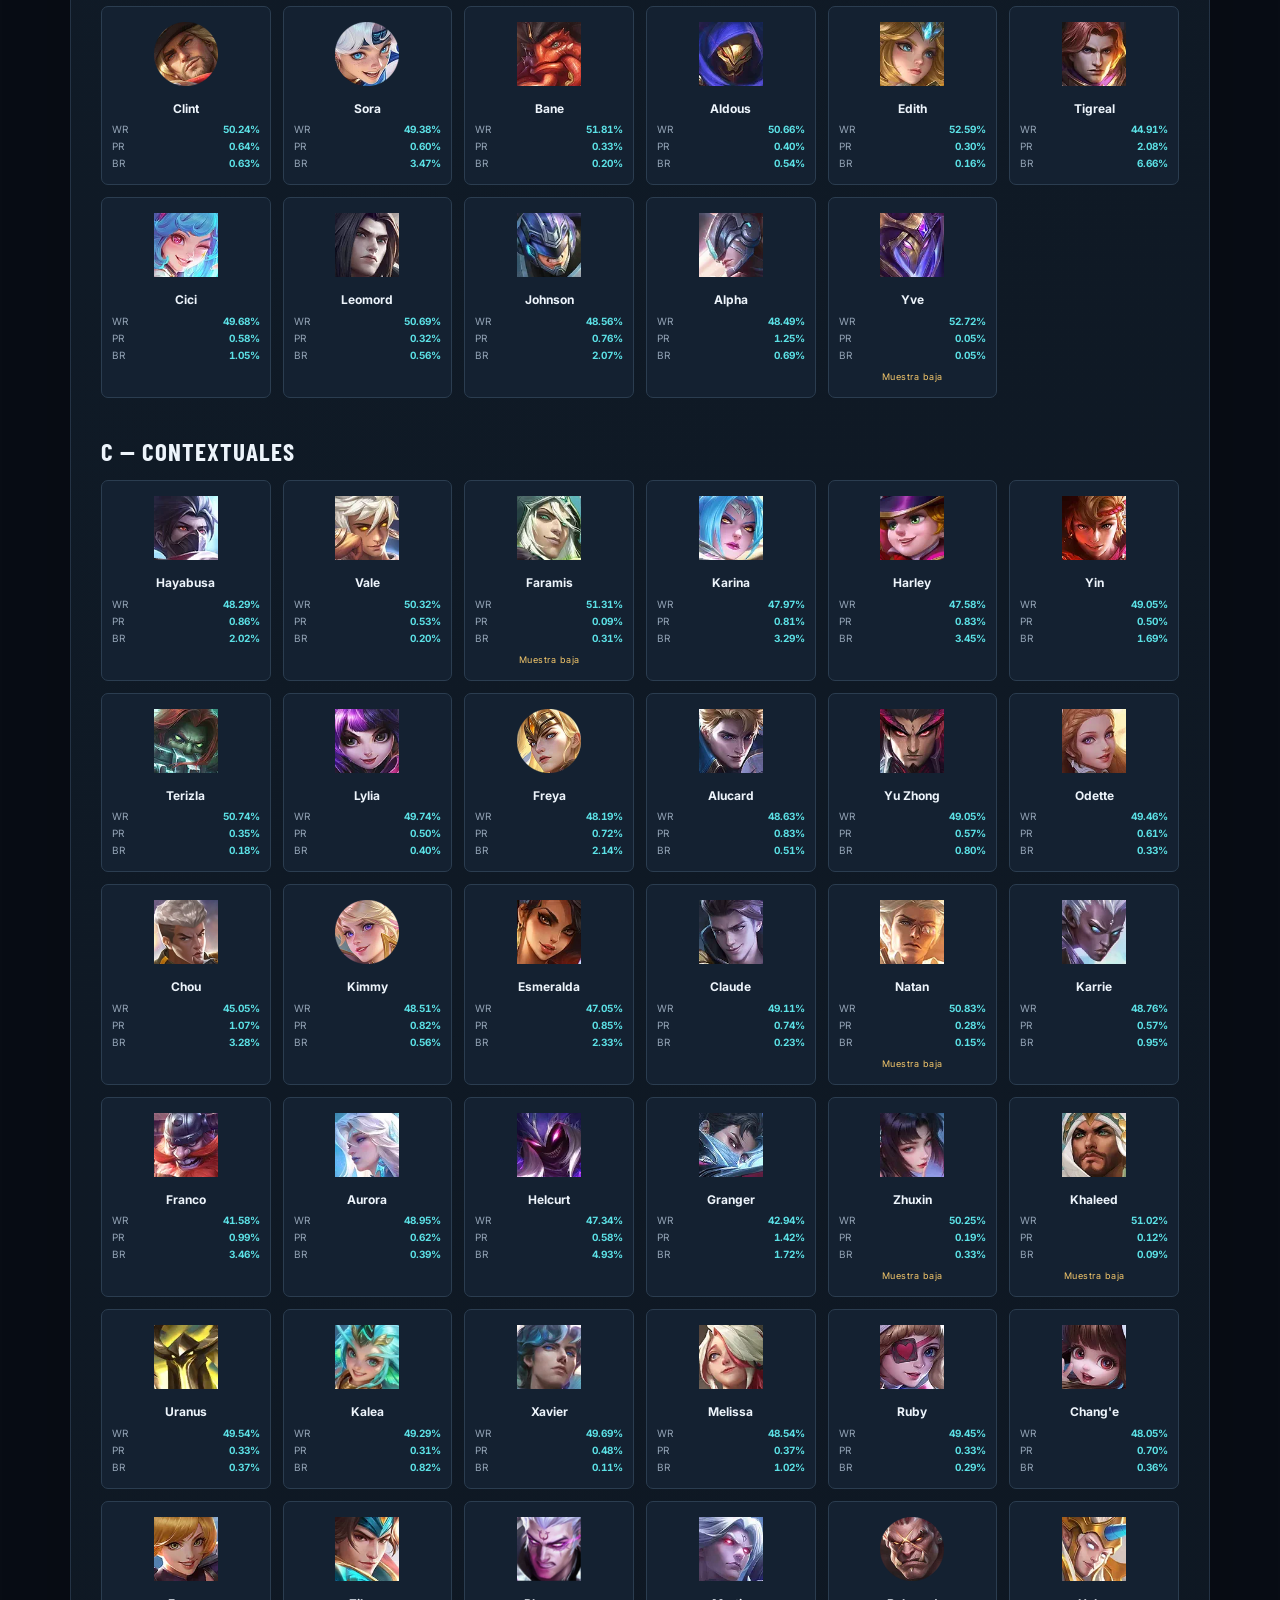
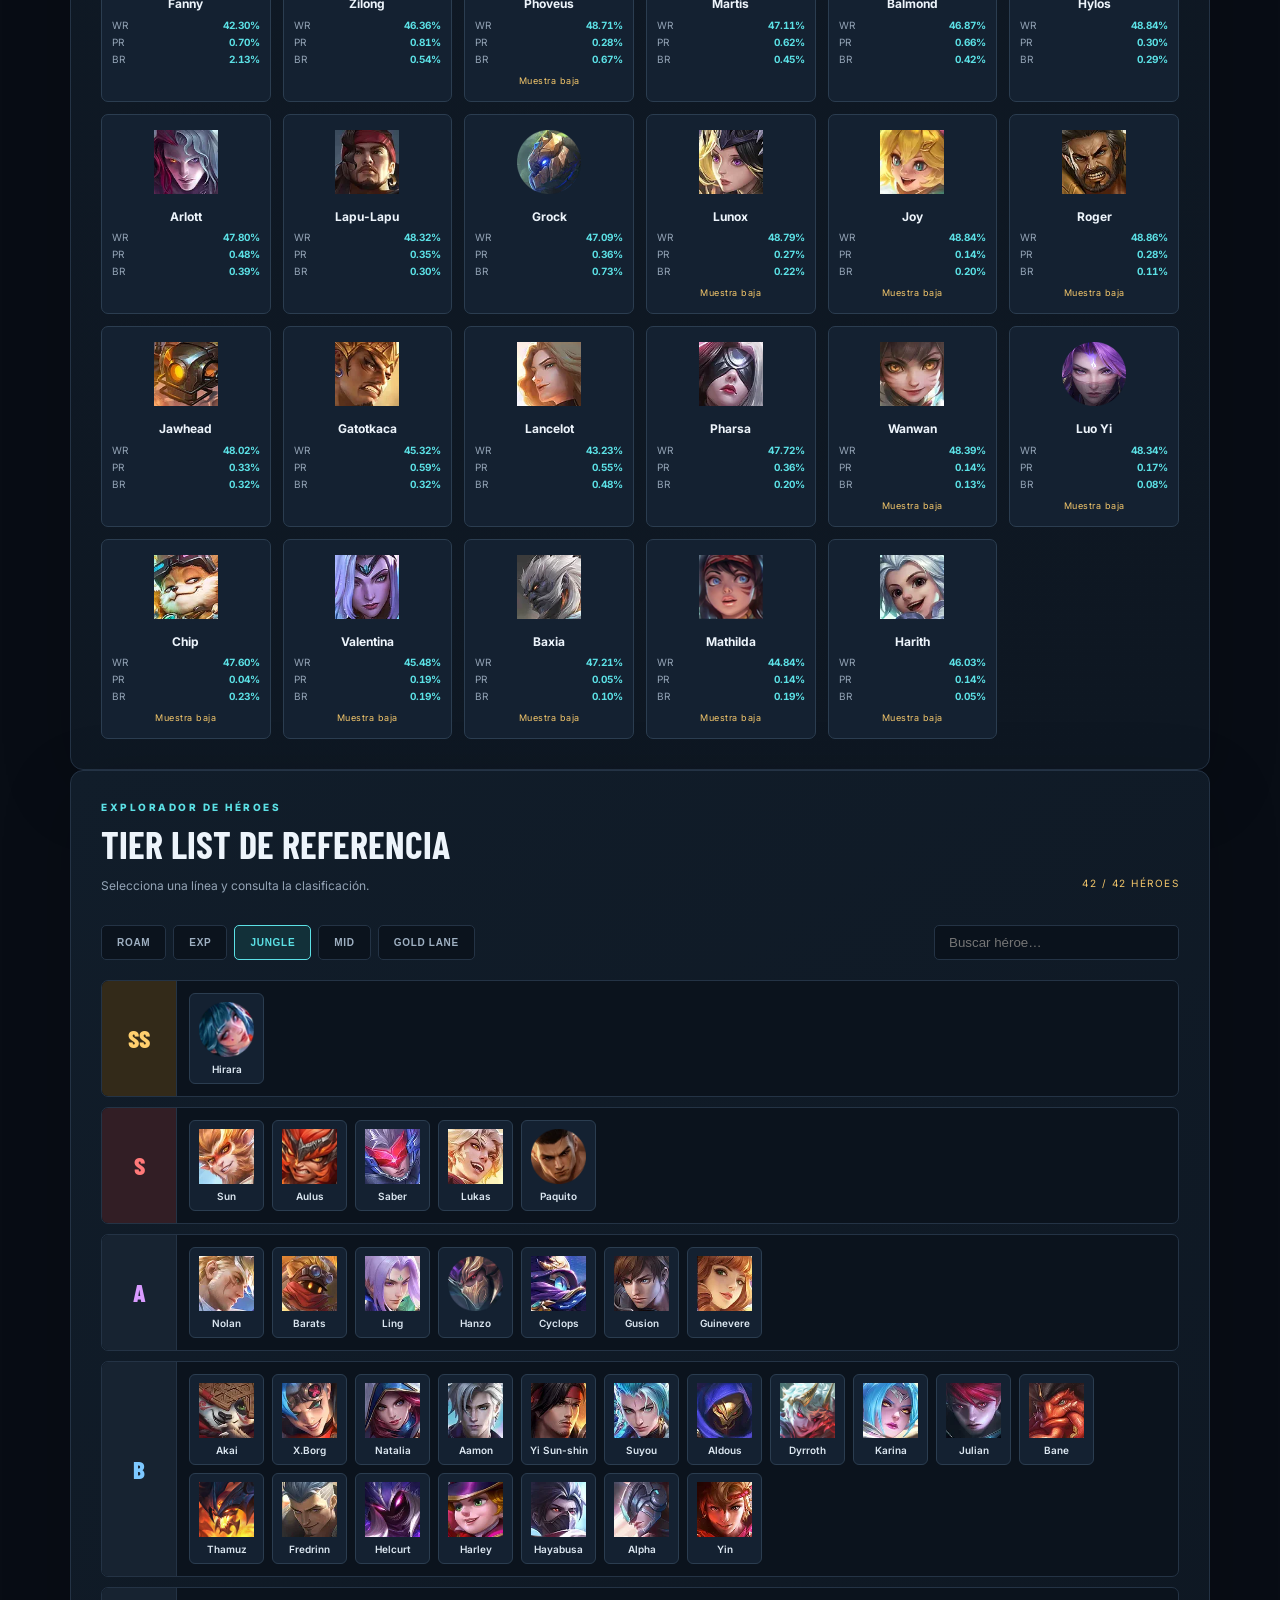
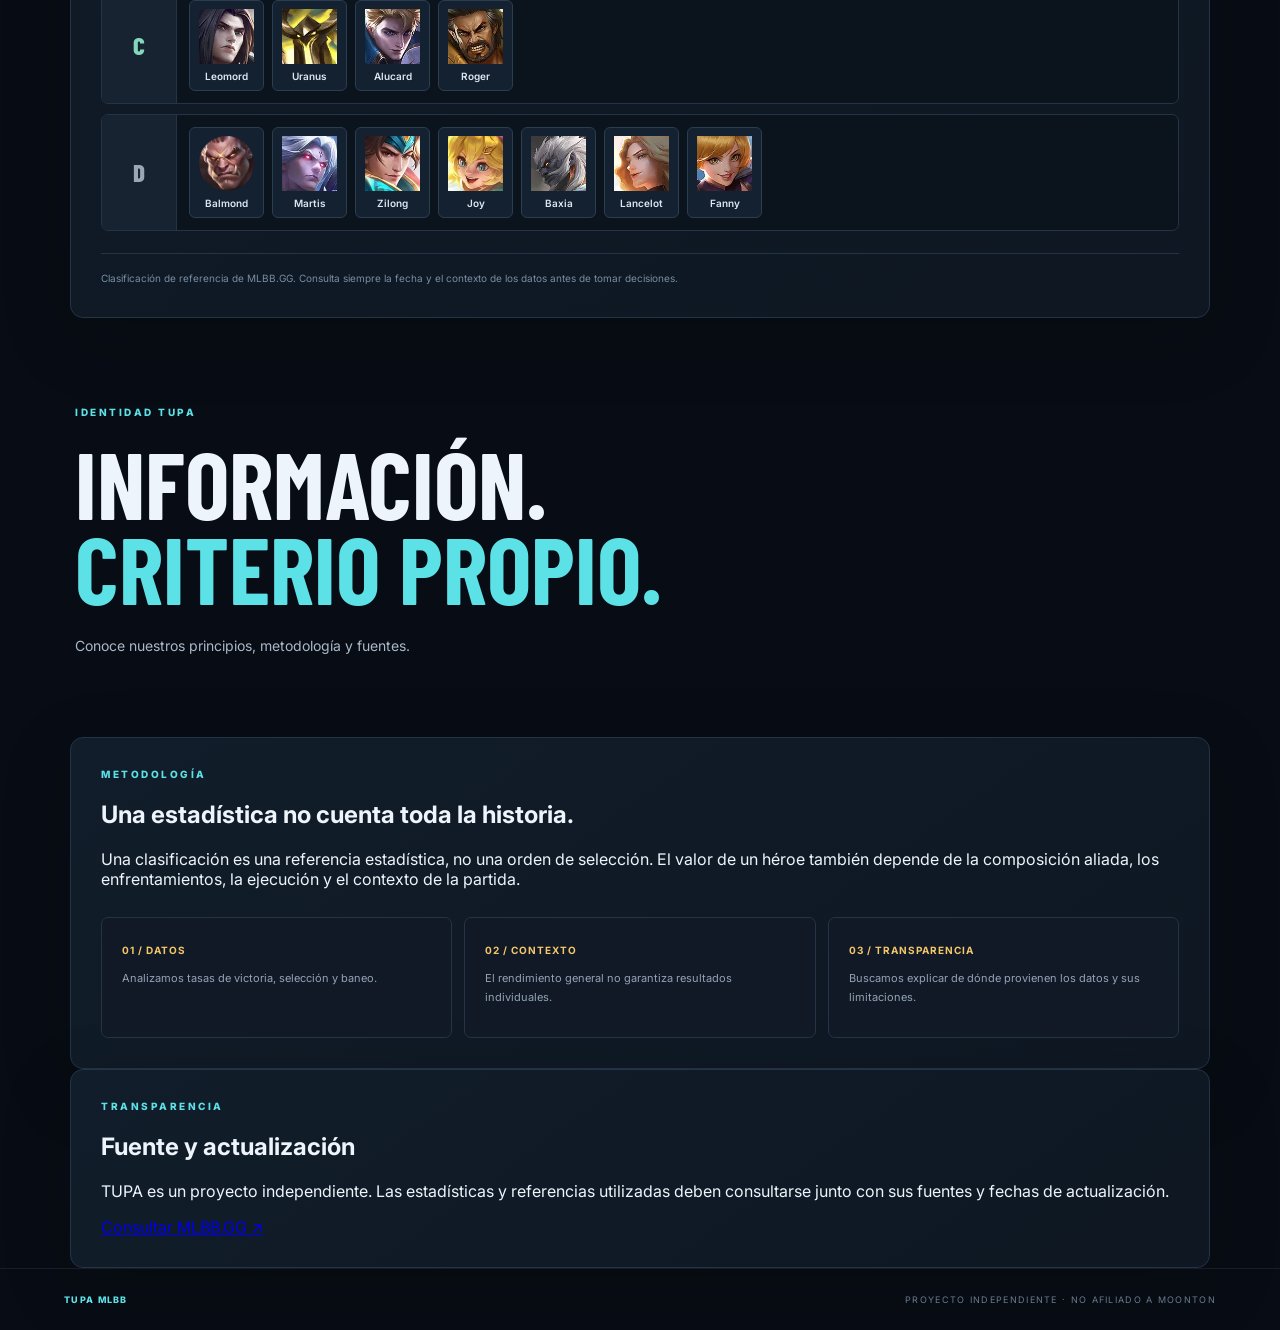
==== commit c1c805c2: "Update index.html" ====
--- a/index.html
+++ b/index.html
@@ -4,95 +4,412 @@
 <head>
 <meta charset="utf-8">
 <meta name="viewport" content="width=device-width,initial-scale=1">
-<meta name="description" content="TUPA MLBB: análisis competitivo y tier list de Mobile Legends por línea.">
-<title>TUPA MLBB — Tier List</title>
+<meta name="description" content="TUPA MLBB: inteligencia competitiva, análisis y herramientas para Mobile Legends.">
+<title>TUPA MLBB — Inteligencia competitiva</title>
 <link rel="stylesheet" href="styles.css">
 </head>
+
 <body>
+
 <header class="topbar">
-<a class="brand" href="#inicio">
-<span class="brand-mark">TP</span>
-<span>TUPA <b>MLBB</b><small>COMPETITIVE INTELLIGENCE</small></span>
-</a>
-<nav>
-<a href="#tierlist">Tier list</a>
-<a href="#metodo">Metodología</a>
-<a href="#fuente">Fuente</a>
-</nav>
-<span class="status"><i></i> BASE DE DATOS LOCAL</span>
+  <a class="brand" href="#" data-page-target="inicio">
+    <span class="brand-mark">TP</span>
+    <span>TUPA <b>MLBB</b><small>COMPETITIVE INTELLIGENCE</small></span>
+  </a>
+
+  <nav>
+    <a href="#" data-page-target="inicio">Inicio</a>
+    <a href="#" data-page-target="herramientas">Herramientas</a>
+    <a href="#" data-page-target="filosofia">Nuestra filosofía</a>
+  </nav>
+
+  <span class="status"><i></i> PLATAFORMA INDEPENDIENTE</span>
 </header>
 
 <main id="inicio">
-<section class="hero">
-<div class="eyebrow">MOBILE LEGENDS · META ANALYSIS</div>
-<h1>Entiende el meta.<br><em>Decide mejor.</em></h1>
-<p>Una lectura organizada del rendimiento de héroes por posición para tomar mejores decisiones en clasificatoria.</p>
-<div class="hero-meta">
-<span>RANGO: MYTHIC</span>
-<span>FUENTE: MLBB.GG</span>
-<span>DATOS: 28–29 OCT 2026</span>
-</div>
-</section>
-<section id="tupa-tier" class="panel">
-  <div class="section-head">
-    <div>
+
+  <!-- INICIO / PRESENTACIÓN -->
+
+  <section class="page-view active" data-page="inicio">
+
+    <section class="hero">
+      <div class="eyebrow">MOBILE LEGENDS · COMPETITIVE INTELLIGENCE</div>
+
+      <h1>TU HISTORIA.<br><em>TUS DECISIONES.</em></h1>
+
+      <p>
+        La pasión te lleva a jugar. El conocimiento te ayuda a evolucionar.
+        Descubre una nueva forma de comprender el juego.
+      </p>
+
+      <div class="hero-meta">
+        <span>ANÁLISIS COMPETITIVO</span>
+        <span>INFORMACIÓN Y ESTRATEGIA</span>
+        <span>CRITERIO PROPIO</span>
+      </div>
+
+      <button class="lane-btn" type="button" data-page-target="herramientas">
+        EXPLORAR PLATAFORMA →
+      </button>
+    </section>
+
+    <section class="panel">
+      <div class="eyebrow">NUESTRA HISTORIA</div>
+      <h2>Detrás de cada partida hay una historia.</h2>
+
+      <p>
+        Todo comienza con una selección. Un héroe, una estrategia y cinco
+        jugadores que comparten un mismo objetivo.
+      </p>
+
+      <p>
+        Algunos encuentran en un héroe una extensión de su personalidad;
+        otros descubren en él una forma de demostrar lo que son capaces
+        de hacer.
+      </p>
+
+      <p>
+        Está la emoción de una jugada imposible, la tensión de una partida
+        que se decide en el último instante y la satisfacción de superar
+        nuestros propios límites.
+      </p>
+
+      <p>
+        Pero detrás de cada victoria existen decisiones, conocimiento,
+        adaptación y aprendizaje. Y detrás de cada derrota existe una
+        oportunidad para comprender qué ocurrió.
+      </p>
+
+      <h3>TUPA nace para transformar la pasión por el juego en conocimiento.</h3>
+    </section>
+
+    <section class="panel">
+      <div class="eyebrow">NUESTRA IDENTIDAD</div>
+      <h2>¿Por qué existimos?</h2>
+
+      <div class="method-grid">
+        <article>
+          <b>MISIÓN</b>
+          <p>
+            Democratizar el acceso a la información competitiva de
+            Mobile Legends, ofreciendo estadísticas y herramientas
+            que ayuden a los jugadores a tomar decisiones conscientes.
+          </p>
+        </article>
+
+        <article>
+          <b>VISIÓN</b>
+          <p>
+            Convertir a TUPA MLBB en un espacio de referencia para la
+            comunidad hispanohablante, reconocido por su análisis
+            independiente y transparencia.
+          </p>
+        </article>
+
+        <article>
+          <b>PROPÓSITO</b>
+          <p>
+            Transformar los datos en conocimiento útil y fomentar
+            jugadores capaces de analizar, cuestionar y aprender.
+          </p>
+        </article>
+      </div>
+    </section>
+
+    <section class="panel">
+      <div class="eyebrow">NUESTROS OBJETIVOS</div>
+      <h2>Lo que buscamos construir.</h2>
+
+      <div class="method-grid">
+        <article>
+          <b>01 / COMPRENDER</b>
+          <p>Interpretar las estadísticas y el comportamiento de la meta.</p>
+        </article>
+
+        <article>
+          <b>02 / DECIDIR</b>
+          <p>Ofrecer información útil para estudiar selecciones y estrategias.</p>
+        </article>
+
+        <article>
+          <b>03 / APRENDER</b>
+          <p>Promover el análisis de errores, decisiones y experiencias.</p>
+        </article>
+      </div>
+    </section>
+
+    <section class="panel">
+      <div class="eyebrow">UNA REFLEXIÓN PARA QUIENES JUEGAN</div>
+
+      <h2>No siempre podrás controlar el resultado.</h2>
+
+      <p>
+        A veces pasamos horas intentando alcanzar una estrella más,
+        dominar un héroe o demostrar que podemos superar nuestro
+        propio límite.
+      </p>
+
+      <p>
+        Nos identificamos con héroes que representan nuestra manera
+        de luchar. Algunos avanzan solos, otros protegen a sus
+        compañeros y otros esperan el momento exacto para cambiar
+        el rumbo de una batalla.
+      </p>
+
+      <p>
+        Pero hay algo que todos compartimos: queremos sentir que
+        estamos progresando.
+      </p>
+
+      <h3>
+        Una derrota puede enseñarte más que diez victorias si tienes
+        la voluntad de analizarla.
+      </h3>
+
+      <p>
+        Tu historia dentro del juego la escribes tú. Nosotros queremos
+        darte mejores herramientas para hacerlo.
+      </p>
+    </section>
+
+    <section class="panel">
+      <div class="eyebrow">UNA DECLARACIÓN IMPORTANTE</div>
+      <h2>TU RESULTADO TE PERTENECE.</h2>
+
+      <p>
+        TUPA es una plataforma que puedes consultar por decisión propia.
+        No jugamos por ti, no elegimos por ti y no garantizamos tus
+        victorias.
+      </p>
+
+      <p>
+        Ponemos información, estadísticas y herramientas a tu disposición.
+        La manera en que las utilizas depende exclusivamente de ti.
+      </p>
+
+      <p>
+        Tus resultados serán consecuencia de tus decisiones, tu práctica,
+        tu disciplina y tu capacidad de aprender. No son un mérito que
+        TUPA pueda atribuirse.
+      </p>
+
+      <h3>
+        La información es nuestra contribución. El camino y los resultados
+        son tuyos.
+      </h3>
+    </section>
+
+    <section class="hero">
+      <div class="eyebrow">TU SIGUIENTE PARTIDA COMIENZA AQUÍ</div>
+      <h2>EL CONOCIMIENTO<br><em>CAMBIA TU PERSPECTIVA.</em></h2>
+      <p>Explora las herramientas y construye tu propio criterio.</p>
+
+      <button class="lane-btn" type="button" data-page-target="herramientas">
+        DESCUBRIR HERRAMIENTAS →
+      </button>
+    </section>
+
+  </section>
+
+
+  <!-- HERRAMIENTAS -->
+
+  <section class="page-view" data-page="herramientas">
+
+    <section class="hero">
+      <div class="eyebrow">TUPA COMPETITIVE TOOLS</div>
+      <h1>EXPLORA.<br><em>ANALIZA.</em></h1>
+      <p>Selecciona la herramienta que deseas consultar.</p>
+    </section>
+
+    <section class="panel">
+      <div class="section-head">
+        <div>
+          <div class="eyebrow">PLATAFORMA</div>
+          <h2>Nuestras herramientas</h2>
+          <p>Accede directamente al apartado que necesitas.</p>
+        </div>
+      </div>
+
+      <div class="method-grid">
+
+        <article>
+          <b>01 / CLASIFICACIÓN</b>
+          <h3>TUPA Tier List</h3>
+          <p>Consulta nuestra clasificación competitiva de héroes.</p>
+          <button class="lane-btn" data-page-target="tierlist">
+            EXPLORAR →
+          </button>
+        </article>
+
+        <article>
+          <b>02 / ESTADÍSTICAS</b>
+          <h3>Meta Radar</h3>
+          <p>Estudia las tasas de victoria, selección y baneo.</p>
+          <button class="lane-btn" data-page-target="tierlist">
+            CONSULTAR DATOS →
+          </button>
+        </article>
+
+        <article>
+          <b>03 / ESTRATEGIA</b>
+          <h3>Draft Lab</h3>
+          <p>Un espacio destinado al análisis de selecciones y composiciones.</p>
+          <span class="count">EN DESARROLLO</span>
+        </article>
+
+      </div>
+    </section>
+
+  </section>
+
+
+  <!-- TIER LIST Y EXPLORADOR -->
+
+  <section class="page-view" data-page="tierlist">
+
+    <section class="hero">
       <div class="eyebrow">TUPA COMPETITIVE ANALYSIS</div>
-      <h2>TUPA TIER LIST</h2>
-      <p>Clasificación propia basada en victorias, selecciones y baneos.</p>
-    </div>
-    <div class="count">META RADAR</div>
-  </div>
-
-  <div id="tupaTierBoard" class="tier-board">
-    <p>Cargando clasificación...</p>
-  </div>
-</section>
-
-<section id="tierlist" class="panel">
-<div class="section-head">
-<div>
-<div class="eyebrow">EXPLORADOR DE HÉROES</div>
-<h2>Tier list</h2>
-<p>Selecciona una línea y consulta la clasificación de cada héroe.</p>
-</div>
-<div class="count" id="heroCount">— HÉROES</div>
-</div>
-<div class="toolbar">
-<div class="lanes" id="laneTabs"></div>
-<input id="search" type="search" placeholder="Buscar héroe…" autocomplete="off">
-</div>
-<div id="tierBoard" class="tier-board" aria-live="polite"></div>
-<div id="empty" class="empty" hidden>No se encontraron héroes con ese nombre.</div>
-<div class="source-note">Clasificación automatizada de MLBB.GG · Estadísticas de Mythic de los últimos tres días. La fuente pondera principalmente la tasa de baneos, junto con victorias y selecciones.</div>
-</section>
-
-<section id="metodo" class="method">
-<div class="eyebrow">CRITERIO DE LECTURA</div>
-<h2>Una tier no cuenta toda la historia.</h2>
-<p>La clasificación es una referencia estadística, no una orden de selección. El valor de un héroe también depende de la composición aliada, los enfrentamientos, la ejecución y el contexto de la partida.</p>
-<div class="method-grid">
-<article><b>01 / Datos</b><p>La fuente combina tasas de victoria, selección y baneo.</p></article>
-<article><b>02 / Contexto</b><p>El rendimiento general no garantiza que un héroe sea adecuado para cada draft.</p></article>
-<article><b>03 / Actualización</b><p>Los datos cambian. Comprueba la fecha antes de tomar decisiones.</p></article>
-</div>
-</section>
-
-<section id="fuente" class="footer-source">
-<div>
-<div class="eyebrow">TRANSPARENCIA</div>
-<h2>Fuente y actualización</h2>
-<p>Los nombres y tiers de esta plantilla se transcribieron de las páginas de MLBB.GG enlazadas abajo. No es una clasificación oficial de Moonton.</p>
-</div>
-<a href="https://mlbb.gg/tierlist?lane=Jungle" target="_blank" rel="noopener">Consultar MLBB.GG ↗</a>
-</section>
+      <h1>ANALIZA EL META.<br><em>DECIDE MEJOR.</em></h1>
+      <p>Consulta los datos y estudia el rendimiento de los héroes.</p>
+    </section>
+
+    <section id="tupa-tier" class="panel">
+      <div class="section-head">
+        <div>
+          <div class="eyebrow">TUPA COMPETITIVE ANALYSIS</div>
+          <h2>TUPA TIER LIST</h2>
+          <p>Clasificación propia basada en victorias, selecciones y baneos.</p>
+        </div>
+        <div class="count">META RADAR</div>
+      </div>
+
+      <div id="tupaTierBoard" class="tier-board">
+        <p>Cargando clasificación...</p>
+      </div>
+    </section>
+
+    <section id="tierlist-original" class="panel">
+      <div class="section-head">
+        <div>
+          <div class="eyebrow">EXPLORADOR DE HÉROES</div>
+          <h2>Tier list de referencia</h2>
+          <p>Selecciona una línea y consulta la clasificación.</p>
+        </div>
+        <div class="count" id="heroCount">— HÉROES</div>
+      </div>
+
+      <div class="toolbar">
+        <div class="lanes" id="laneTabs"></div>
+        <input id="search" type="search"
+          placeholder="Buscar héroe…" autocomplete="off">
+      </div>
+
+      <div id="tierBoard" class="tier-board" aria-live="polite"></div>
+
+      <div id="empty" class="empty" hidden>
+        No se encontraron héroes con ese nombre.
+      </div>
+
+      <div class="source-note">
+        Clasificación de referencia de MLBB.GG. Consulta siempre la fecha
+        y el contexto de los datos antes de tomar decisiones.
+      </div>
+    </section>
+
+  </section>
+
+
+  <!-- FILOSOFÍA Y METODOLOGÍA -->
+
+  <section class="page-view" data-page="filosofia">
+
+    <section class="hero">
+      <div class="eyebrow">IDENTIDAD TUPA</div>
+      <h1>INFORMACIÓN.<br><em>CRITERIO PROPIO.</em></h1>
+      <p>Conoce nuestros principios, metodología y fuentes.</p>
+    </section>
+
+    <section class="panel">
+      <div class="eyebrow">METODOLOGÍA</div>
+      <h2>Una estadística no cuenta toda la historia.</h2>
+
+      <p>
+        Una clasificación es una referencia estadística, no una orden
+        de selección. El valor de un héroe también depende de la
+        composición aliada, los enfrentamientos, la ejecución y el
+        contexto de la partida.
+      </p>
+
+      <div class="method-grid">
+        <article>
+          <b>01 / DATOS</b>
+          <p>Analizamos tasas de victoria, selección y baneo.</p>
+        </article>
+
+        <article>
+          <b>02 / CONTEXTO</b>
+          <p>El rendimiento general no garantiza resultados individuales.</p>
+        </article>
+
+        <article>
+          <b>03 / TRANSPARENCIA</b>
+          <p>Buscamos explicar de dónde provienen los datos y sus limitaciones.</p>
+        </article>
+      </div>
+    </section>
+
+    <section id="fuente" class="panel">
+      <div class="eyebrow">TRANSPARENCIA</div>
+      <h2>Fuente y actualización</h2>
+
+      <p>
+        TUPA es un proyecto independiente. Las estadísticas y referencias
+        utilizadas deben consultarse junto con sus fuentes y fechas
+        de actualización.
+      </p>
+
+      <a href="https://mlbb.gg/tierlist?lane=Jungle"
+        target="_blank" rel="noopener">
+        Consultar MLBB.GG ↗
+      </a>
+    </section>
+
+  </section>
+
 </main>
 
+
 <footer>
-<span>TUPA MLBB</span>
-<span>PROYECTO INDEPENDIENTE · NO AFILIADO A MOONTON</span>
+  <span>TUPA MLBB</span>
+  <span>PROYECTO INDEPENDIENTE · NO AFILIADO A MOONTON</span>
 </footer>
+
 
 <script src="data.js"></script>
 <script src="app.js"></script>
+
+<script>
+  // Navegación entre apartados
+
+  const pageButtons = document.querySelectorAll("[data-page-target]");
+  const pages = document.querySelectorAll(".page-view");
+
+  function showPage(pageName) {
+    pages.forEach(page => {
+      page.classList.toggle("active", page.dataset.page === pageName);
+    });
+
+    window.scrollTo({ top: 0, behavior: "smooth" });
+  }
+
+  pageButtons.forEach(button => {
+    button.addEventListener("click", event => {
+      event.preventDefault();
+      showPage(button.dataset.pageTarget);
+    });
+  });
+</script>
+
 </body>
 </html>
--- a/styles.css
+++ b/styles.css
@@ -1,7 +1,317 @@
+
 @import url('https://fonts.googleapis.com/css2?family=Barlow+Condensed:wght@500;600;700;800&family=Inter:wght@400;500;600;700;800&display=swap');
-:root{--bg:#080d15;--panel:#101925;--panel2:#141f2d;--line:#243345;--muted:#93a3b5;--text:#edf4fb;--cyan:#5ce1e6;--gold:#f4c76b}*{box-sizing:border-box}html{scroll-behavior:smooth}body{margin:0;background:radial-gradient(ellipse at 70% 0%,#14283a 0,transparent 38%),var(--bg);color:var(--text);font-family:Inter,Arial,sans-serif}.topbar{height:76px;padding:0 max(5vw,22px);display:flex;align-items:center;gap:35px;border-bottom:1px solid #ffffff12;background:#080d15e8;position:sticky;top:0;z-index:5;backdrop-filter:blur(12px)}.brand{display:flex;gap:11px;align-items:center;color:var(--text);text-decoration:none;font-weight:800;letter-spacing:.8px}.brand-mark{display:grid;place-items:center;width:39px;height:39px;border:1px solid var(--cyan);color:var(--cyan);font-family:'Barlow Condensed';font-size:22px;transform:skew(-7deg)}.brand small{display:block;color:var(--muted);font-size:8px;letter-spacing:2px;margin-top:3px}.brand b{color:var(--cyan)}nav{display:flex;gap:25px;margin-left:30px}nav a,.footer-source a{color:#b9c8d8;text-decoration:none;font-size:12px}nav a:hover,.footer-source a:hover{color:var(--cyan)}.status{margin-left:auto;color:var(--muted);font-size:9px;letter-spacing:1.5px}.status i{display:inline-block;width:7px;height:7px;border-radius:50%;background:#65dba1;margin-right:8px}.hero,main{max-width:1180px;margin:auto}.hero{padding:88px 25px 65px}.eyebrow{font-size:10px;letter-spacing:2.5px;color:var(--cyan);font-weight:800}.hero h1{font-family:'Barlow Condensed',sans-serif;font-size:clamp(55px,8vw,94px);line-height:.91;text-transform:uppercase;margin:22px 0}.hero h1 em{font-style:normal;color:var(--cyan)}.hero>p{max-width:540px;color:#aab8c8;line-height:1.8;font-size:14px}.hero-meta{display:flex;gap:25px;margin-top:30px;flex-wrap:wrap;color:#71869b;font-size:9px;letter-spacing:1.4px}.panel{margin:0 20px;padding:30px;background:linear-gradient(145deg,#111d2a,#0e1722);border:1px solid var(--line);border-radius:13px;box-shadow:0 20px 70px #0003}.section-head{display:flex;justify-content:space-between;align-items:end}.section-head h2,.method h2,.footer-source h2{font:700 38px 'Barlow Condensed';text-transform:uppercase;margin:8px 0}.section-head p,.method>p,.footer-source p{color:var(--muted);font-size:12px;line-height:1.8;margin:0}.count{font-size:10px;letter-spacing:1.5px;color:var(--gold);padding-bottom:8px}.toolbar{display:flex;gap:15px;justify-content:space-between;margin:28px 0 20px;flex-wrap:wrap}.lanes{display:flex;gap:7px;flex-wrap:wrap}.lane-btn{border:1px solid var(--line);background:#0b131d;color:#9fb0c2;padding:11px 15px;border-radius:5px;font-size:10px;font-weight:700;letter-spacing:.7px;cursor:pointer}.lane-btn.active,.lane-btn:hover{border-color:var(--cyan);color:var(--cyan);background:#123039}.toolbar input{min-width:190px;max-width:245px;flex:1;background:#0a121c;border:1px solid var(--line);border-radius:5px;padding:0 14px;color:white;outline:none}.toolbar input:focus{border-color:var(--cyan)}.tier-board{display:grid;gap:10px}.tier-row{display:grid;grid-template-columns:75px 1fr;min-height:74px;border:1px solid var(--line);border-radius:7px;overflow:hidden;background:#0b131d}.tier-label{display:grid;place-items:center;font:800 25px 'Barlow Condensed';background:#172331;border-right:1px solid var(--line)}.tier-label.ss{color:#ffcf6e;background:#332a19}.tier-label.s{color:#ff7979;background:#321e25}.tier-label.a{color:#d99bff}.tier-label.b{color:#7dc8ff}.tier-label.c{color:#83d8bc}.tier-label.d{color:#9aa7b6}.heroes{display:flex;align-content:center;align-items:center;gap:8px;flex-wrap:wrap;padding:12px}.hero-chip{border:1px solid #2b3d50;background:#142131;color:#dce7f1;border-radius:4px;padding:9px 12px;font-size:11px;font-weight:600}.hero-chip:hover{border-color:var(--cyan);color:var(--cyan)}.empty{padding:25px;text-align:center;color:var(--muted);font-size:12px}.source-note{margin-top:22px;padding-top:16px;border-top:1px solid var(--line);font-size:10px;line-height:1.7;color:#788da2}.method{padding:90px 25px}.method h2{font-size:42px}.method>p{max-width:700px}.method-grid{display:grid;grid-template-columns:repeat(3,1fr);gap:12px;margin-top:28px}.method-grid article{background:var(--panel);border:1px solid var(--line);padding:20px;border-radius:7px}.method-grid b{color:var(--gold);font-size:10px;letter-spacing:1px}.method-grid p{color:var(--muted);font-size:11px;line-height:1.7}.footer-source{margin:0 20px 65px;padding:25px 0;border-top:1px solid var(--line);border-bottom:1px solid var(--line);display:flex;align-items:center;justify-content:space-between;gap:20px}.footer-source h2{font-size:30px}.footer-source a{border:1px solid var(--cyan);padding:12px 16px;border-radius:4px;color:var(--cyan);white-space:nowrap}footer{border-top:1px solid #ffffff12;padding:25px max(5vw,22px);display:flex;justify-content:space-between;color:#687b8e;font-size:9px;letter-spacing:1.3px}footer span:first-child{color:var(--cyan);font-weight:800}@media(max-width:700px){.topbar{height:auto;min-height:68px;flex-wrap:wrap;padding:13px 18px;gap:10px}nav{order:3;margin:0;width:100%;gap:18px}.status{font-size:8px}.hero{padding:65px 20px 45px}.panel{margin:0 10px;padding:17px}.section-head{align-items:start}.section-head h2{font-size:32px}.count{font-size:8px}.toolbar input{height:40px;max-width:none;flex-basis:100%}.lane-btn{padding:10px 11px}.tier-row{grid-template-columns:55px 1fr}.tier-label{font-size:22px}.heroes{padding:9px;gap:6px}.hero-chip{font-size:10px;padding:8px}.method{padding:65px 20px}.method-grid{grid-template-columns:1fr}.footer-source{margin:0 15px 45px;align-items:flex-start;flex-direction:column}footer{gap:12px;flex-wrap:wrap}}
-
-/* Diseño de las tarjetas de héroes */
+
+:root {
+  --bg: #080d15;
+  --panel: #101925;
+  --panel2: #141f2d;
+  --line: #243345;
+  --muted: #93a3b5;
+  --text: #edf4fb;
+  --cyan: #5ce1e6;
+  --gold: #f4c76b;
+}
+
+* {
+  box-sizing: border-box;
+}
+
+html {
+  scroll-behavior: smooth;
+}
+
+body {
+  margin: 0;
+  background: radial-gradient(ellipse at 70% 0%, #14283a 0, transparent 38%), var(--bg);
+  color: var(--text);
+  font-family: Inter, Arial, sans-serif;
+}
+
+/* HEADER */
+
+.topbar {
+  height: 76px;
+  padding: 0 max(5vw, 22px);
+  display: flex;
+  align-items: center;
+  gap: 35px;
+  border-bottom: 1px solid #ffffff12;
+  background: #080d15e8;
+  position: sticky;
+  top: 0;
+  z-index: 5;
+  backdrop-filter: blur(12px);
+}
+
+.brand {
+  display: flex;
+  gap: 11px;
+  align-items: center;
+  color: var(--text);
+  text-decoration: none;
+  font-weight: 800;
+  letter-spacing: .8px;
+}
+
+.brand-mark {
+  display: grid;
+  place-items: center;
+  width: 39px;
+  height: 39px;
+  border: 1px solid var(--cyan);
+  color: var(--cyan);
+  font-family: 'Barlow Condensed';
+  font-size: 22px;
+  transform: skew(-7deg);
+}
+
+.brand small {
+  display: block;
+  color: var(--muted);
+  font-size: 8px;
+  letter-spacing: 2px;
+  margin-top: 3px;
+}
+
+.brand b {
+  color: var(--cyan);
+}
+
+nav {
+  display: flex;
+  gap: 25px;
+  margin-left: 30px;
+}
+
+nav a,
+.footer-source a {
+  color: #b9c8d8;
+  text-decoration: none;
+  font-size: 12px;
+}
+
+nav a:hover,
+.footer-source a:hover {
+  color: var(--cyan);
+}
+
+.status {
+  margin-left: auto;
+  color: var(--muted);
+  font-size: 9px;
+  letter-spacing: 1.5px;
+}
+
+.status i {
+  display: inline-block;
+  width: 7px;
+  height: 7px;
+  border-radius: 50%;
+  background: #65dba1;
+  margin-right: 8px;
+}
+
+/* HERO PRINCIPAL */
+
+.hero,
+main {
+  max-width: 1180px;
+  margin: auto;
+}
+
+.hero {
+  padding: 88px 25px 65px;
+}
+
+.eyebrow {
+  font-size: 10px;
+  letter-spacing: 2.5px;
+  color: var(--cyan);
+  font-weight: 800;
+}
+
+.hero h1 {
+  font-family: 'Barlow Condensed', sans-serif;
+  font-size: clamp(55px, 8vw, 94px);
+  line-height: .91;
+  text-transform: uppercase;
+  margin: 22px 0;
+}
+
+.hero h1 em {
+  font-style: normal;
+  color: var(--cyan);
+}
+
+.hero > p {
+  max-width: 540px;
+  color: #aab8c8;
+  line-height: 1.8;
+  font-size: 14px;
+}
+
+.hero-meta {
+  display: flex;
+  gap: 25px;
+  margin-top: 30px;
+  flex-wrap: wrap;
+  color: #71869b;
+  font-size: 9px;
+  letter-spacing: 1.4px;
+}
+
+/* PANELES */
+
+.panel {
+  margin: 0 20px;
+  padding: 30px;
+  background: linear-gradient(145deg, #111d2a, #0e1722);
+  border: 1px solid var(--line);
+  border-radius: 13px;
+  box-shadow: 0 20px 70px #0003;
+}
+
+.section-head {
+  display: flex;
+  justify-content: space-between;
+  align-items: end;
+}
+
+.section-head h2,
+.method h2,
+.footer-source h2 {
+  font: 700 38px 'Barlow Condensed';
+  text-transform: uppercase;
+  margin: 8px 0;
+}
+
+.section-head p,
+.method > p,
+.footer-source p {
+  color: var(--muted);
+  font-size: 12px;
+  line-height: 1.8;
+  margin: 0;
+}
+
+.count {
+  font-size: 10px;
+  letter-spacing: 1.5px;
+  color: var(--gold);
+  padding-bottom: 8px;
+}
+
+/* BARRA DE HERRAMIENTAS */
+
+.toolbar {
+  display: flex;
+  gap: 15px;
+  justify-content: space-between;
+  margin: 28px 0 20px;
+  flex-wrap: wrap;
+}
+
+.lanes {
+  display: flex;
+  gap: 7px;
+  flex-wrap: wrap;
+}
+
+.lane-btn {
+  border: 1px solid var(--line);
+  background: #0b131d;
+  color: #9fb0c2;
+  padding: 11px 15px;
+  border-radius: 5px;
+  font-size: 10px;
+  font-weight: 700;
+  letter-spacing: .7px;
+  cursor: pointer;
+}
+
+.lane-btn.active,
+.lane-btn:hover {
+  border-color: var(--cyan);
+  color: var(--cyan);
+  background: #123039;
+}
+
+.toolbar input {
+  min-width: 190px;
+  max-width: 245px;
+  flex: 1;
+  background: #0a121c;
+  border: 1px solid var(--line);
+  border-radius: 5px;
+  padding: 0 14px;
+  color: white;
+  outline: none;
+}
+
+.toolbar input:focus {
+  border-color: var(--cyan);
+}
+
+/* TIER LIST ORIGINAL */
+
+.tier-board {
+  display: grid;
+  gap: 10px;
+}
+
+.tier-row {
+  display: grid;
+  grid-template-columns: 75px 1fr;
+  min-height: 74px;
+  border: 1px solid var(--line);
+  border-radius: 7px;
+  overflow: hidden;
+  background: #0b131d;
+}
+
+.tier-label {
+  display: grid;
+  place-items: center;
+  font: 800 25px 'Barlow Condensed';
+  background: #172331;
+  border-right: 1px solid var(--line);
+}
+
+.tier-label.ss {
+  color: #ffcf6e;
+  background: #332a19;
+}
+
+.tier-label.s {
+  color: #ff7979;
+  background: #321e25;
+}
+
+.tier-label.a {
+  color: #d99bff;
+}
+
+.tier-label.b {
+  color: #7dc8ff;
+}
+
+.tier-label.c {
+  color: #83d8bc;
+}
+
+.tier-label.d {
+  color: #9aa7b6;
+}
+
+.heroes {
+  display: flex;
+  align-content: center;
+  align-items: center;
+  gap: 8px;
+  flex-wrap: wrap;
+  padding: 12px;
+}
+
 .hero-chip {
   display: flex;
   flex-direction: column;
@@ -14,6 +324,14 @@
   background: #142131;
   border: 1px solid #2b3d50;
   border-radius: 6px;
+  color: #dce7f1;
+  font-size: 11px;
+  font-weight: 600;
+}
+
+.hero-chip:hover {
+  border-color: var(--cyan);
+  color: var(--cyan);
 }
 
 .hero-image {
@@ -26,3 +344,302 @@
 .hero-chip span {
   font-size: 10px;
 }
+
+/* TUPA TIER LIST */
+
+.tier-board,
+#tupaTierBoard {
+  width: 100%;
+}
+
+.tupa-tier-group {
+  margin-top: 28px;
+}
+
+.tupa-tier-group h3 {
+  font-family: 'Barlow Condensed', sans-serif;
+  font-size: 25px;
+  letter-spacing: 1px;
+  margin: 0 0 14px;
+}
+
+.tupa-hero-grid {
+  display: grid;
+  grid-template-columns: repeat(auto-fill, minmax(145px, 1fr));
+  gap: 12px;
+}
+
+.tupa-hero-card {
+  min-width: 0;
+  padding: 15px 10px;
+  display: flex;
+  flex-direction: column;
+  align-items: center;
+  justify-content: flex-start;
+  text-align: center;
+  gap: 7px;
+  background: #142131;
+  border: 1px solid #2b3d50;
+  border-radius: 7px;
+  transition: border-color .2s, transform .2s;
+}
+
+.tupa-hero-card:hover {
+  border-color: var(--cyan);
+  transform: translateY(-2px);
+}
+
+/* Todas las imágenes TUPA tienen el mismo espacio */
+
+.tupa-hero-image {
+  width: 64px;
+  height: 64px;
+  min-width: 64px;
+  min-height: 64px;
+  max-width: 64px;
+  max-height: 64px;
+  object-fit: contain;
+  object-position: center;
+  display: block;
+  margin: 0 auto 8px;
+  flex-shrink: 0;
+}
+
+.tupa-hero-card strong {
+  color: var(--text);
+  font-size: 12px;
+  line-height: 1.3;
+}
+
+.tupa-hero-stats {
+  width: 100%;
+  display: flex;
+  flex-direction: column;
+  gap: 5px;
+  color: var(--muted);
+  font-size: 10px;
+}
+
+.tupa-hero-stats span {
+  display: flex;
+  justify-content: space-between;
+  gap: 8px;
+}
+
+.tupa-hero-stats b {
+  color: var(--cyan);
+  font-weight: 700;
+  font-variant-numeric: tabular-nums;
+}
+
+.tupa-warning {
+  color: var(--gold);
+  font-size: 9px;
+  letter-spacing: .5px;
+  margin-top: 3px;
+}
+
+/* MENSAJES */
+
+.empty {
+  padding: 25px;
+  text-align: center;
+  color: var(--muted);
+  font-size: 12px;
+}
+
+.source-note {
+  margin-top: 22px;
+  padding-top: 16px;
+  border-top: 1px solid var(--line);
+  font-size: 10px;
+  line-height: 1.7;
+  color: #788da2;
+}
+
+/* METODOLOGÍA */
+
+.method {
+  padding: 90px 25px;
+}
+
+.method h2 {
+  font-size: 42px;
+}
+
+.method > p {
+  max-width: 700px;
+}
+
+.method-grid {
+  display: grid;
+  grid-template-columns: repeat(3, 1fr);
+  gap: 12px;
+  margin-top: 28px;
+}
+
+.method-grid article {
+  background: var(--panel);
+  border: 1px solid var(--line);
+  padding: 20px;
+  border-radius: 7px;
+}
+
+.method-grid b {
+  color: var(--gold);
+  font-size: 10px;
+  letter-spacing: 1px;
+}
+
+.method-grid p {
+  color: var(--muted);
+  font-size: 11px;
+  line-height: 1.7;
+}
+
+/* FUENTES */
+
+.footer-source {
+  margin: 0 20px 65px;
+  padding: 25px 0;
+  border-top: 1px solid var(--line);
+  border-bottom: 1px solid var(--line);
+  display: flex;
+  align-items: center;
+  justify-content: space-between;
+  gap: 20px;
+}
+
+.footer-source h2 {
+  font-size: 30px;
+}
+
+.footer-source a {
+  border: 1px solid var(--cyan);
+  padding: 12px 16px;
+  border-radius: 4px;
+  color: var(--cyan);
+  white-space: nowrap;
+}
+
+/* PIE DE PÁGINA */
+
+footer {
+  border-top: 1px solid #ffffff12;
+  padding: 25px max(5vw, 22px);
+  display: flex;
+  justify-content: space-between;
+  color: #687b8e;
+  font-size: 9px;
+  letter-spacing: 1.3px;
+}
+
+footer span:first-child {
+  color: var(--cyan);
+  font-weight: 800;
+}
+
+/* ADAPTACIÓN PARA CELULARES */
+
+@media (max-width: 700px) {
+  .topbar {
+    height: auto;
+    min-height: 68px;
+    flex-wrap: wrap;
+    padding: 13px 18px;
+    gap: 10px;
+  }
+
+  nav {
+    order: 3;
+    margin: 0;
+    width: 100%;
+    gap: 18px;
+  }
+
+  .status {
+    font-size: 8px;
+  }
+
+  .hero {
+    padding: 65px 20px 45px;
+  }
+
+  .panel {
+    margin: 0 10px;
+    padding: 17px;
+  }
+
+  .section-head {
+    align-items: start;
+  }
+
+  .section-head h2 {
+    font-size: 32px;
+  }
+
+  .count {
+    font-size: 8px;
+  }
+
+  .toolbar input {
+    height: 40px;
+    max-width: none;
+    flex-basis: 100%;
+  }
+
+  .lane-btn {
+    padding: 10px 11px;
+  }
+
+  .tier-row {
+    grid-template-columns: 55px 1fr;
+  }
+
+  .tier-label {
+    font-size: 22px;
+  }
+
+  .heroes {
+    padding: 9px;
+    gap: 6px;
+  }
+
+  .hero-chip {
+    font-size: 10px;
+    padding: 8px;
+  }
+
+  .tupa-hero-grid {
+    grid-template-columns: repeat(2, minmax(0, 1fr));
+    gap: 8px;
+  }
+
+  .tupa-hero-card {
+    padding: 12px 7px;
+  }
+
+  .tupa-hero-image {
+    width: 64px;
+    height: 64px;
+  }
+
+  .method {
+    padding: 65px 20px;
+  }
+
+  .method-grid {
+    grid-template-columns: 1fr;
+  }
+
+  .footer-source {
+    margin: 0 15px 45px;
+    align-items: flex-start;
+    flex-direction: column;
+  }
+
+  footer {
+    gap: 12px;
+    flex-wrap: wrap;
+  }
+}
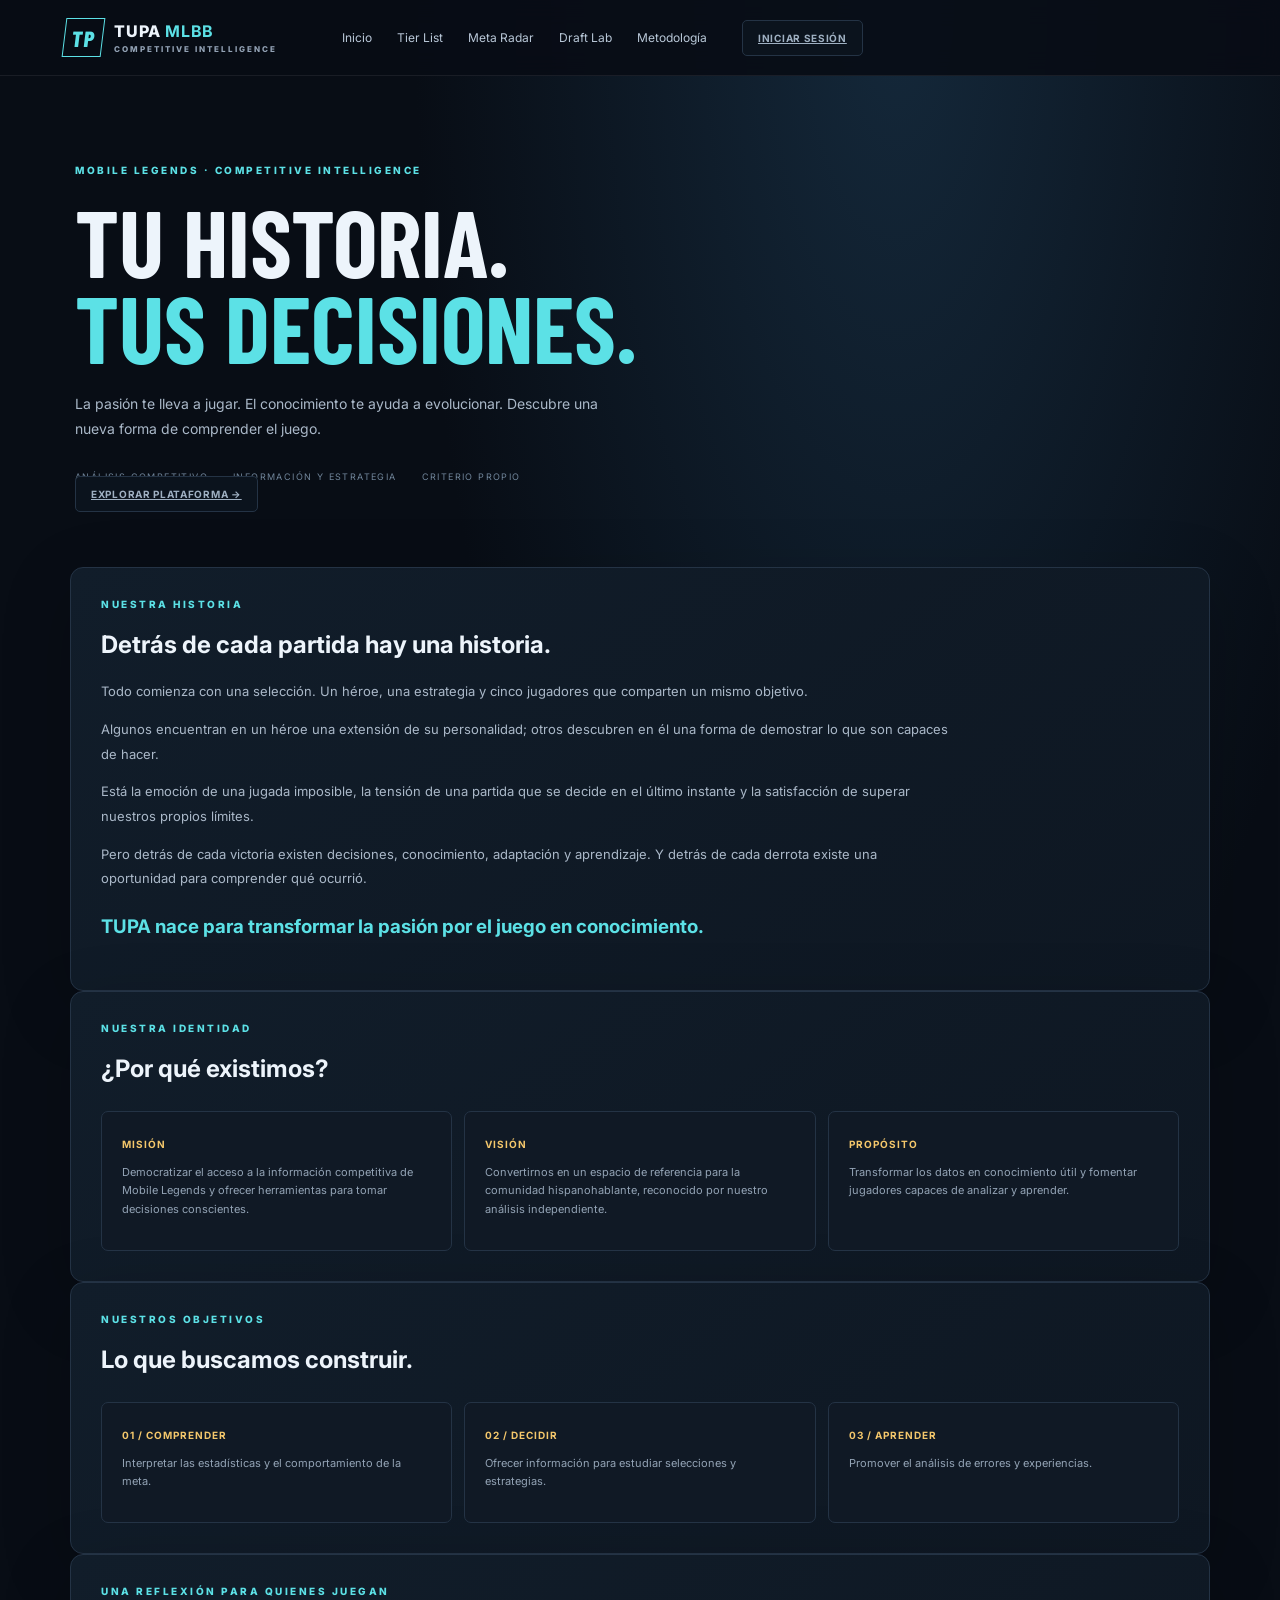
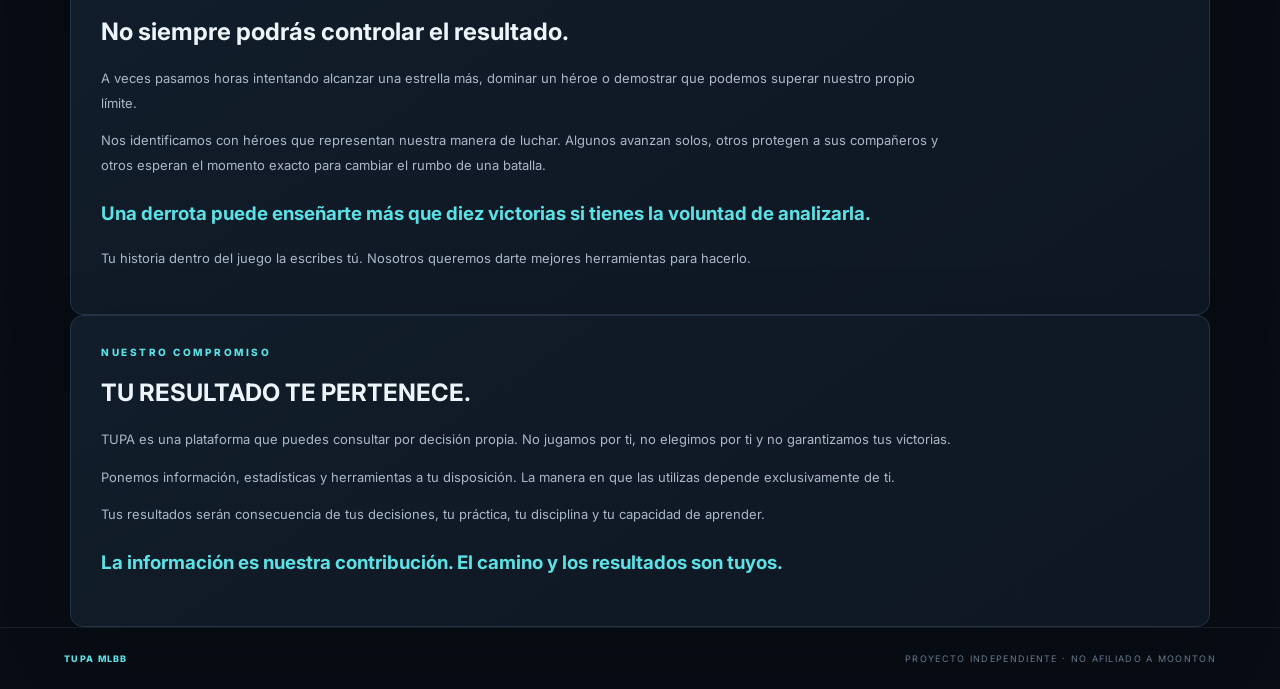
==== commit a827334d: "Update index.html" ====
--- a/index.html
+++ b/index.html
@@ -2,414 +2,197 @@
 <!doctype html>
 <html lang="es">
 <head>
-<meta charset="utf-8">
-<meta name="viewport" content="width=device-width,initial-scale=1">
-<meta name="description" content="TUPA MLBB: inteligencia competitiva, análisis y herramientas para Mobile Legends.">
-<title>TUPA MLBB — Inteligencia competitiva</title>
-<link rel="stylesheet" href="styles.css">
+  <meta charset="utf-8">
+  <meta name="viewport" content="width=device-width,initial-scale=1">
+  <meta name="description" content="TUPA MLBB: inteligencia competitiva para Mobile Legends.">
+  <title>TUPA MLBB — Inicio</title>
+  <link rel="stylesheet" href="styles.css">
 </head>
-
 <body>
 
 <header class="topbar">
-  <a class="brand" href="#" data-page-target="inicio">
+  <a class="brand" href="index.html">
     <span class="brand-mark">TP</span>
     <span>TUPA <b>MLBB</b><small>COMPETITIVE INTELLIGENCE</small></span>
   </a>
 
   <nav>
-    <a href="#" data-page-target="inicio">Inicio</a>
-    <a href="#" data-page-target="herramientas">Herramientas</a>
-    <a href="#" data-page-target="filosofia">Nuestra filosofía</a>
+    <a href="index.html">Inicio</a>
+    <a href="tierlist.html">Tier List</a>
+    <a href="metaradar.html">Meta Radar</a>
+    <a href="draftlab.html">Draft Lab</a>
+    <a href="metodologia.html">Metodología</a>
   </nav>
 
-  <span class="status"><i></i> PLATAFORMA INDEPENDIENTE</span>
+  <a class="lane-btn" href="login.html">INICIAR SESIÓN</a>
 </header>
 
-<main id="inicio">
+<main>
 
-  <!-- INICIO / PRESENTACIÓN -->
+  <section class="hero">
+    <div class="eyebrow">MOBILE LEGENDS · COMPETITIVE INTELLIGENCE</div>
 
-  <section class="page-view active" data-page="inicio">
+    <h1>TU HISTORIA.<br><em>TUS DECISIONES.</em></h1>
 
-    <section class="hero">
-      <div class="eyebrow">MOBILE LEGENDS · COMPETITIVE INTELLIGENCE</div>
+    <p>
+      La pasión te lleva a jugar. El conocimiento te ayuda a evolucionar.
+      Descubre una nueva forma de comprender el juego.
+    </p>
 
-      <h1>TU HISTORIA.<br><em>TUS DECISIONES.</em></h1>
+    <div class="hero-meta">
+      <span>ANÁLISIS COMPETITIVO</span>
+      <span>INFORMACIÓN Y ESTRATEGIA</span>
+      <span>CRITERIO PROPIO</span>
+    </div>
 
-      <p>
-        La pasión te lleva a jugar. El conocimiento te ayuda a evolucionar.
-        Descubre una nueva forma de comprender el juego.
-      </p>
-
-      <div class="hero-meta">
-        <span>ANÁLISIS COMPETITIVO</span>
-        <span>INFORMACIÓN Y ESTRATEGIA</span>
-        <span>CRITERIO PROPIO</span>
-      </div>
-
-      <button class="lane-btn" type="button" data-page-target="herramientas">
-        EXPLORAR PLATAFORMA →
-      </button>
-    </section>
-
-    <section class="panel">
-      <div class="eyebrow">NUESTRA HISTORIA</div>
-      <h2>Detrás de cada partida hay una historia.</h2>
-
-      <p>
-        Todo comienza con una selección. Un héroe, una estrategia y cinco
-        jugadores que comparten un mismo objetivo.
-      </p>
-
-      <p>
-        Algunos encuentran en un héroe una extensión de su personalidad;
-        otros descubren en él una forma de demostrar lo que son capaces
-        de hacer.
-      </p>
-
-      <p>
-        Está la emoción de una jugada imposible, la tensión de una partida
-        que se decide en el último instante y la satisfacción de superar
-        nuestros propios límites.
-      </p>
-
-      <p>
-        Pero detrás de cada victoria existen decisiones, conocimiento,
-        adaptación y aprendizaje. Y detrás de cada derrota existe una
-        oportunidad para comprender qué ocurrió.
-      </p>
-
-      <h3>TUPA nace para transformar la pasión por el juego en conocimiento.</h3>
-    </section>
-
-    <section class="panel">
-      <div class="eyebrow">NUESTRA IDENTIDAD</div>
-      <h2>¿Por qué existimos?</h2>
-
-      <div class="method-grid">
-        <article>
-          <b>MISIÓN</b>
-          <p>
-            Democratizar el acceso a la información competitiva de
-            Mobile Legends, ofreciendo estadísticas y herramientas
-            que ayuden a los jugadores a tomar decisiones conscientes.
-          </p>
-        </article>
-
-        <article>
-          <b>VISIÓN</b>
-          <p>
-            Convertir a TUPA MLBB en un espacio de referencia para la
-            comunidad hispanohablante, reconocido por su análisis
-            independiente y transparencia.
-          </p>
-        </article>
-
-        <article>
-          <b>PROPÓSITO</b>
-          <p>
-            Transformar los datos en conocimiento útil y fomentar
-            jugadores capaces de analizar, cuestionar y aprender.
-          </p>
-        </article>
-      </div>
-    </section>
-
-    <section class="panel">
-      <div class="eyebrow">NUESTROS OBJETIVOS</div>
-      <h2>Lo que buscamos construir.</h2>
-
-      <div class="method-grid">
-        <article>
-          <b>01 / COMPRENDER</b>
-          <p>Interpretar las estadísticas y el comportamiento de la meta.</p>
-        </article>
-
-        <article>
-          <b>02 / DECIDIR</b>
-          <p>Ofrecer información útil para estudiar selecciones y estrategias.</p>
-        </article>
-
-        <article>
-          <b>03 / APRENDER</b>
-          <p>Promover el análisis de errores, decisiones y experiencias.</p>
-        </article>
-      </div>
-    </section>
-
-    <section class="panel">
-      <div class="eyebrow">UNA REFLEXIÓN PARA QUIENES JUEGAN</div>
-
-      <h2>No siempre podrás controlar el resultado.</h2>
-
-      <p>
-        A veces pasamos horas intentando alcanzar una estrella más,
-        dominar un héroe o demostrar que podemos superar nuestro
-        propio límite.
-      </p>
-
-      <p>
-        Nos identificamos con héroes que representan nuestra manera
-        de luchar. Algunos avanzan solos, otros protegen a sus
-        compañeros y otros esperan el momento exacto para cambiar
-        el rumbo de una batalla.
-      </p>
-
-      <p>
-        Pero hay algo que todos compartimos: queremos sentir que
-        estamos progresando.
-      </p>
-
-      <h3>
-        Una derrota puede enseñarte más que diez victorias si tienes
-        la voluntad de analizarla.
-      </h3>
-
-      <p>
-        Tu historia dentro del juego la escribes tú. Nosotros queremos
-        darte mejores herramientas para hacerlo.
-      </p>
-    </section>
-
-    <section class="panel">
-      <div class="eyebrow">UNA DECLARACIÓN IMPORTANTE</div>
-      <h2>TU RESULTADO TE PERTENECE.</h2>
-
-      <p>
-        TUPA es una plataforma que puedes consultar por decisión propia.
-        No jugamos por ti, no elegimos por ti y no garantizamos tus
-        victorias.
-      </p>
-
-      <p>
-        Ponemos información, estadísticas y herramientas a tu disposición.
-        La manera en que las utilizas depende exclusivamente de ti.
-      </p>
-
-      <p>
-        Tus resultados serán consecuencia de tus decisiones, tu práctica,
-        tu disciplina y tu capacidad de aprender. No son un mérito que
-        TUPA pueda atribuirse.
-      </p>
-
-      <h3>
-        La información es nuestra contribución. El camino y los resultados
-        son tuyos.
-      </h3>
-    </section>
-
-    <section class="hero">
-      <div class="eyebrow">TU SIGUIENTE PARTIDA COMIENZA AQUÍ</div>
-      <h2>EL CONOCIMIENTO<br><em>CAMBIA TU PERSPECTIVA.</em></h2>
-      <p>Explora las herramientas y construye tu propio criterio.</p>
-
-      <button class="lane-btn" type="button" data-page-target="herramientas">
-        DESCUBRIR HERRAMIENTAS →
-      </button>
-    </section>
-
+    <a class="lane-btn" href="tierlist.html">
+      EXPLORAR PLATAFORMA →
+    </a>
   </section>
 
+  <section class="panel">
+    <div class="eyebrow">NUESTRA HISTORIA</div>
+    <h2>Detrás de cada partida hay una historia.</h2>
 
-  <!-- HERRAMIENTAS -->
+    <p>
+      Todo comienza con una selección. Un héroe, una estrategia y cinco
+      jugadores que comparten un mismo objetivo.
+    </p>
 
-  <section class="page-view" data-page="herramientas">
+    <p>
+      Algunos encuentran en un héroe una extensión de su personalidad;
+      otros descubren en él una forma de demostrar lo que son capaces
+      de hacer.
+    </p>
 
-    <section class="hero">
-      <div class="eyebrow">TUPA COMPETITIVE TOOLS</div>
-      <h1>EXPLORA.<br><em>ANALIZA.</em></h1>
-      <p>Selecciona la herramienta que deseas consultar.</p>
-    </section>
+    <p>
+      Está la emoción de una jugada imposible, la tensión de una partida
+      que se decide en el último instante y la satisfacción de superar
+      nuestros propios límites.
+    </p>
 
-    <section class="panel">
-      <div class="section-head">
-        <div>
-          <div class="eyebrow">PLATAFORMA</div>
-          <h2>Nuestras herramientas</h2>
-          <p>Accede directamente al apartado que necesitas.</p>
-        </div>
-      </div>
+    <p>
+      Pero detrás de cada victoria existen decisiones, conocimiento,
+      adaptación y aprendizaje. Y detrás de cada derrota existe una
+      oportunidad para comprender qué ocurrió.
+    </p>
 
-      <div class="method-grid">
-
-        <article>
-          <b>01 / CLASIFICACIÓN</b>
-          <h3>TUPA Tier List</h3>
-          <p>Consulta nuestra clasificación competitiva de héroes.</p>
-          <button class="lane-btn" data-page-target="tierlist">
-            EXPLORAR →
-          </button>
-        </article>
-
-        <article>
-          <b>02 / ESTADÍSTICAS</b>
-          <h3>Meta Radar</h3>
-          <p>Estudia las tasas de victoria, selección y baneo.</p>
-          <button class="lane-btn" data-page-target="tierlist">
-            CONSULTAR DATOS →
-          </button>
-        </article>
-
-        <article>
-          <b>03 / ESTRATEGIA</b>
-          <h3>Draft Lab</h3>
-          <p>Un espacio destinado al análisis de selecciones y composiciones.</p>
-          <span class="count">EN DESARROLLO</span>
-        </article>
-
-      </div>
-    </section>
-
+    <h3>TUPA nace para transformar la pasión por el juego en conocimiento.</h3>
   </section>
 
+  <section class="panel">
+    <div class="eyebrow">NUESTRA IDENTIDAD</div>
+    <h2>¿Por qué existimos?</h2>
 
-  <!-- TIER LIST Y EXPLORADOR -->
+    <div class="method-grid">
+      <article>
+        <b>MISIÓN</b>
+        <p>
+          Democratizar el acceso a la información competitiva de
+          Mobile Legends y ofrecer herramientas para tomar decisiones
+          conscientes.
+        </p>
+      </article>
 
-  <section class="page-view" data-page="tierlist">
+      <article>
+        <b>VISIÓN</b>
+        <p>
+          Convertirnos en un espacio de referencia para la comunidad
+          hispanohablante, reconocido por nuestro análisis independiente.
+        </p>
+      </article>
 
-    <section class="hero">
-      <div class="eyebrow">TUPA COMPETITIVE ANALYSIS</div>
-      <h1>ANALIZA EL META.<br><em>DECIDE MEJOR.</em></h1>
-      <p>Consulta los datos y estudia el rendimiento de los héroes.</p>
-    </section>
-
-    <section id="tupa-tier" class="panel">
-      <div class="section-head">
-        <div>
-          <div class="eyebrow">TUPA COMPETITIVE ANALYSIS</div>
-          <h2>TUPA TIER LIST</h2>
-          <p>Clasificación propia basada en victorias, selecciones y baneos.</p>
-        </div>
-        <div class="count">META RADAR</div>
-      </div>
-
-      <div id="tupaTierBoard" class="tier-board">
-        <p>Cargando clasificación...</p>
-      </div>
-    </section>
-
-    <section id="tierlist-original" class="panel">
-      <div class="section-head">
-        <div>
-          <div class="eyebrow">EXPLORADOR DE HÉROES</div>
-          <h2>Tier list de referencia</h2>
-          <p>Selecciona una línea y consulta la clasificación.</p>
-        </div>
-        <div class="count" id="heroCount">— HÉROES</div>
-      </div>
-
-      <div class="toolbar">
-        <div class="lanes" id="laneTabs"></div>
-        <input id="search" type="search"
-          placeholder="Buscar héroe…" autocomplete="off">
-      </div>
-
-      <div id="tierBoard" class="tier-board" aria-live="polite"></div>
-
-      <div id="empty" class="empty" hidden>
-        No se encontraron héroes con ese nombre.
-      </div>
-
-      <div class="source-note">
-        Clasificación de referencia de MLBB.GG. Consulta siempre la fecha
-        y el contexto de los datos antes de tomar decisiones.
-      </div>
-    </section>
-
+      <article>
+        <b>PROPÓSITO</b>
+        <p>
+          Transformar los datos en conocimiento útil y fomentar
+          jugadores capaces de analizar y aprender.
+        </p>
+      </article>
+    </div>
   </section>
 
+  <section class="panel">
+    <div class="eyebrow">NUESTROS OBJETIVOS</div>
+    <h2>Lo que buscamos construir.</h2>
 
-  <!-- FILOSOFÍA Y METODOLOGÍA -->
+    <div class="method-grid">
+      <article>
+        <b>01 / COMPRENDER</b>
+        <p>Interpretar las estadísticas y el comportamiento de la meta.</p>
+      </article>
 
-  <section class="page-view" data-page="filosofia">
+      <article>
+        <b>02 / DECIDIR</b>
+        <p>Ofrecer información para estudiar selecciones y estrategias.</p>
+      </article>
 
-    <section class="hero">
-      <div class="eyebrow">IDENTIDAD TUPA</div>
-      <h1>INFORMACIÓN.<br><em>CRITERIO PROPIO.</em></h1>
-      <p>Conoce nuestros principios, metodología y fuentes.</p>
-    </section>
+      <article>
+        <b>03 / APRENDER</b>
+        <p>Promover el análisis de errores y experiencias.</p>
+      </article>
+    </div>
+  </section>
 
-    <section class="panel">
-      <div class="eyebrow">METODOLOGÍA</div>
-      <h2>Una estadística no cuenta toda la historia.</h2>
+  <section class="panel">
+    <div class="eyebrow">UNA REFLEXIÓN PARA QUIENES JUEGAN</div>
+    <h2>No siempre podrás controlar el resultado.</h2>
 
-      <p>
-        Una clasificación es una referencia estadística, no una orden
-        de selección. El valor de un héroe también depende de la
-        composición aliada, los enfrentamientos, la ejecución y el
-        contexto de la partida.
-      </p>
+    <p>
+      A veces pasamos horas intentando alcanzar una estrella más,
+      dominar un héroe o demostrar que podemos superar nuestro
+      propio límite.
+    </p>
 
-      <div class="method-grid">
-        <article>
-          <b>01 / DATOS</b>
-          <p>Analizamos tasas de victoria, selección y baneo.</p>
-        </article>
+    <p>
+      Nos identificamos con héroes que representan nuestra manera
+      de luchar. Algunos avanzan solos, otros protegen a sus
+      compañeros y otros esperan el momento exacto para cambiar
+      el rumbo de una batalla.
+    </p>
 
-        <article>
-          <b>02 / CONTEXTO</b>
-          <p>El rendimiento general no garantiza resultados individuales.</p>
-        </article>
+    <h3>
+      Una derrota puede enseñarte más que diez victorias si tienes
+      la voluntad de analizarla.
+    </h3>
 
-        <article>
-          <b>03 / TRANSPARENCIA</b>
-          <p>Buscamos explicar de dónde provienen los datos y sus limitaciones.</p>
-        </article>
-      </div>
-    </section>
+    <p>
+      Tu historia dentro del juego la escribes tú. Nosotros queremos
+      darte mejores herramientas para hacerlo.
+    </p>
+  </section>
 
-    <section id="fuente" class="panel">
-      <div class="eyebrow">TRANSPARENCIA</div>
-      <h2>Fuente y actualización</h2>
+  <section class="panel">
+    <div class="eyebrow">NUESTRO COMPROMISO</div>
+    <h2>TU RESULTADO TE PERTENECE.</h2>
 
-      <p>
-        TUPA es un proyecto independiente. Las estadísticas y referencias
-        utilizadas deben consultarse junto con sus fuentes y fechas
-        de actualización.
-      </p>
+    <p>
+      TUPA es una plataforma que puedes consultar por decisión propia.
+      No jugamos por ti, no elegimos por ti y no garantizamos tus victorias.
+    </p>
 
-      <a href="https://mlbb.gg/tierlist?lane=Jungle"
-        target="_blank" rel="noopener">
-        Consultar MLBB.GG ↗
-      </a>
-    </section>
+    <p>
+      Ponemos información, estadísticas y herramientas a tu disposición.
+      La manera en que las utilizas depende exclusivamente de ti.
+    </p>
 
+    <p>
+      Tus resultados serán consecuencia de tus decisiones, tu práctica,
+      tu disciplina y tu capacidad de aprender.
+    </p>
+
+    <h3>
+      La información es nuestra contribución. El camino y los resultados
+      son tuyos.
+    </h3>
   </section>
 
 </main>
-
 
 <footer>
   <span>TUPA MLBB</span>
   <span>PROYECTO INDEPENDIENTE · NO AFILIADO A MOONTON</span>
 </footer>
 
-
-<script src="data.js"></script>
-<script src="app.js"></script>
-
-<script>
-  // Navegación entre apartados
-
-  const pageButtons = document.querySelectorAll("[data-page-target]");
-  const pages = document.querySelectorAll(".page-view");
-
-  function showPage(pageName) {
-    pages.forEach(page => {
-      page.classList.toggle("active", page.dataset.page === pageName);
-    });
-
-    window.scrollTo({ top: 0, behavior: "smooth" });
-  }
-
-  pageButtons.forEach(button => {
-    button.addEventListener("click", event => {
-      event.preventDefault();
-      showPage(button.dataset.pageTarget);
-    });
-  });
-</script>
-
 </body>
 </html>
--- a/styles.css
+++ b/styles.css
@@ -643,3 +643,56 @@
     flex-wrap: wrap;
   }
 }
+
+/* NAVEGACIÓN ENTRE APARTADOS */
+
+.page-view {
+  display: none;
+}
+
+.page-view.active {
+  display: block;
+}
+
+[data-page-target] {
+  cursor: pointer;
+}
+
+button.lane-btn {
+  font-family: Inter, Arial, sans-serif;
+}
+
+.panel h3 {
+  color: var(--cyan);
+  line-height: 1.5;
+  margin-top: 22px;
+}
+
+.panel > p {
+  color: #aab8c8;
+  font-size: 13px;
+  line-height: 1.9;
+  max-width: 850px;
+}
+
+.panel .method-grid h3 {
+  color: var(--text);
+  font-size: 18px;
+}
+
+.page-view .hero h2 {
+  font-family: 'Barlow Condensed', sans-serif;
+  font-size: clamp(38px, 6vw, 60px);
+  line-height: 1;
+  text-transform: uppercase;
+}
+
+@media (max-width: 700px) {
+  .page-view .hero {
+    padding-top: 55px;
+  }
+
+  .page-view .panel {
+    margin-bottom: 14px;
+  }
+}
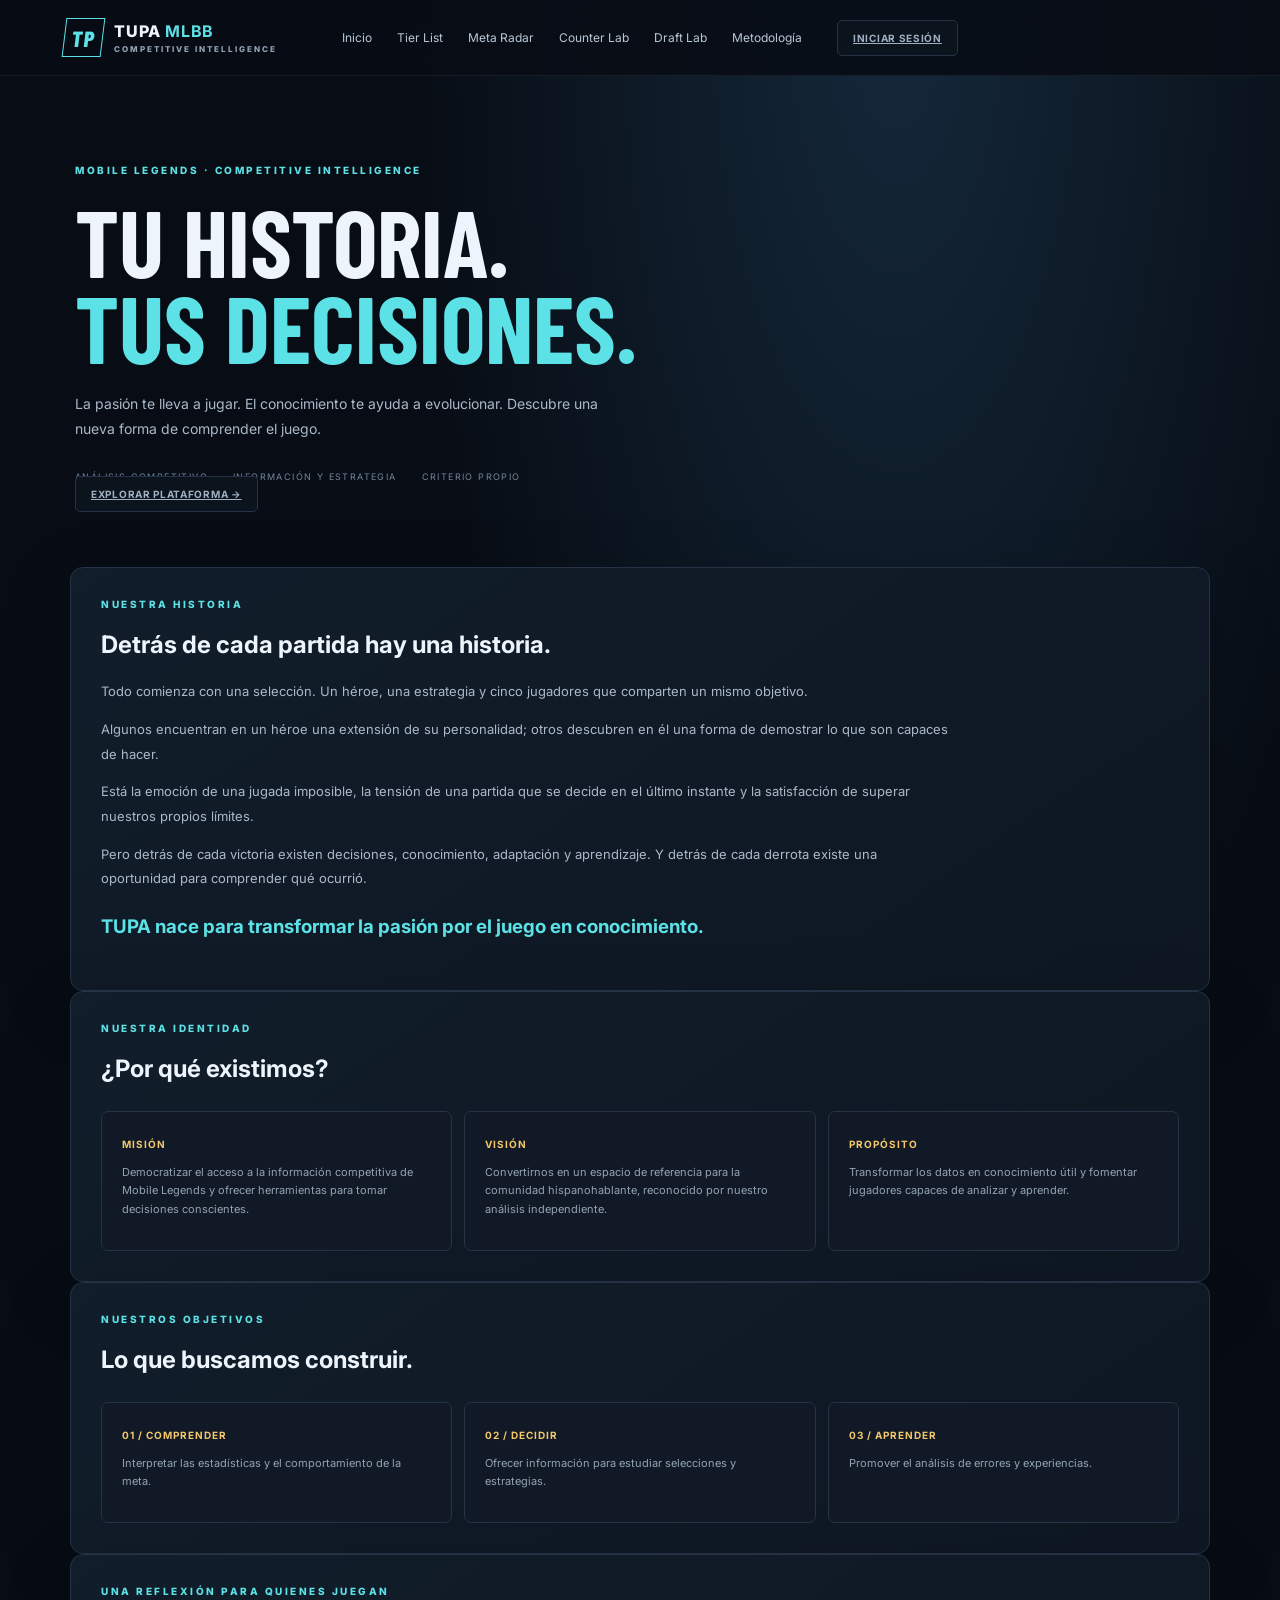
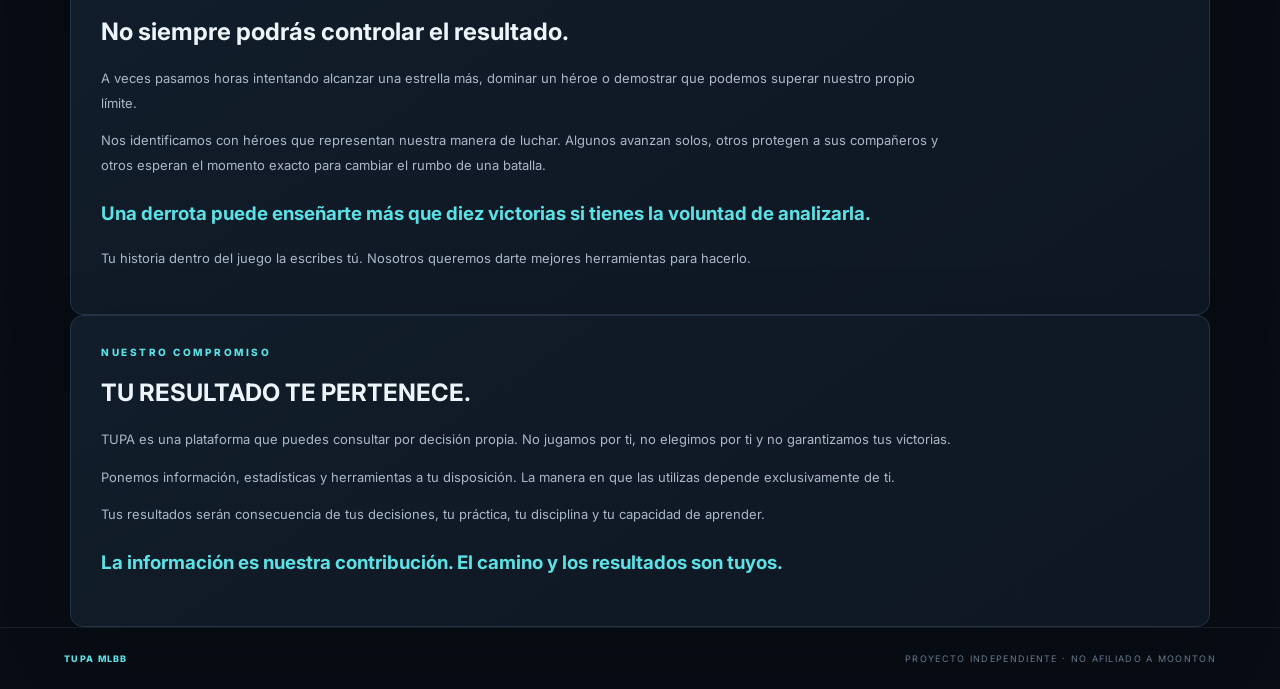
==== commit de24bcfa: "Update index.html" ====
--- a/index.html
+++ b/index.html
@@ -20,6 +20,7 @@
     <a href="index.html">Inicio</a>
     <a href="tierlist.html">Tier List</a>
     <a href="metaradar.html">Meta Radar</a>
+    <a href="counterlab.html">Counter Lab</a>
     <a href="draftlab.html">Draft Lab</a>
     <a href="metodologia.html">Metodología</a>
   </nav>
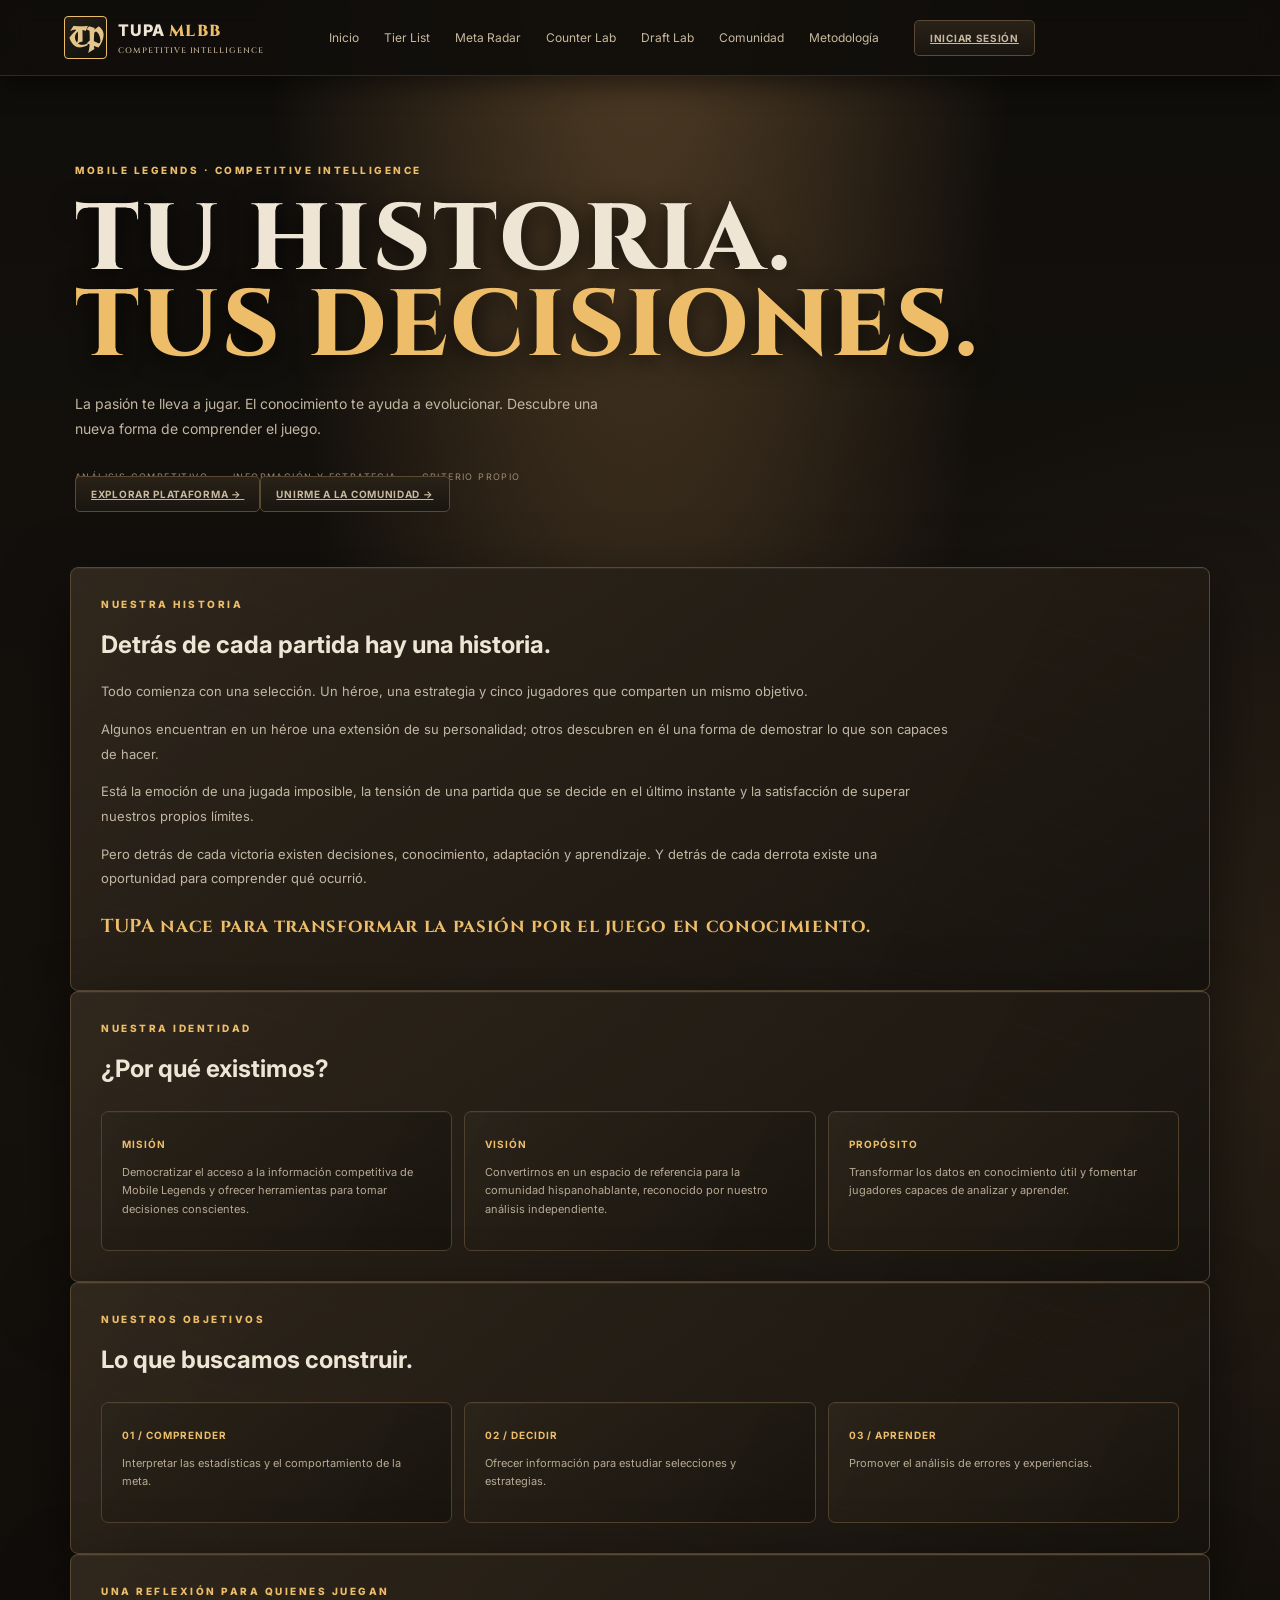
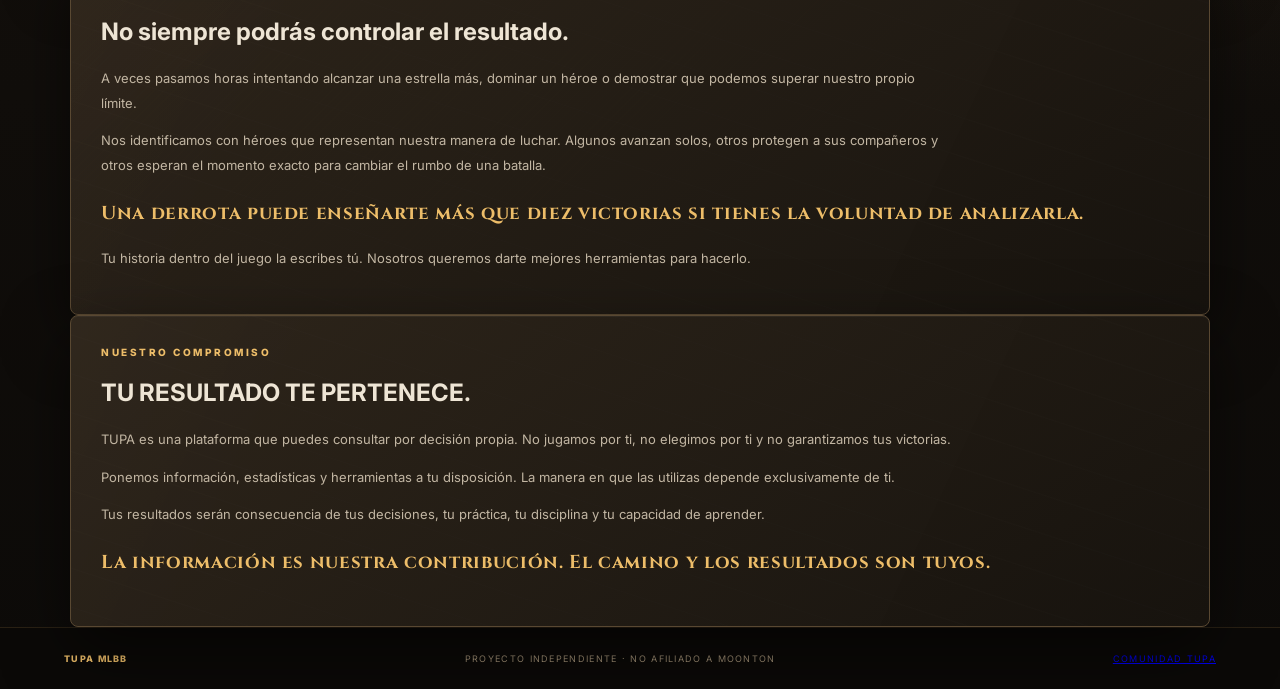
==== commit ec6703a5: "Update index.html" ====
--- a/index.html
+++ b/index.html
@@ -22,6 +22,7 @@
     <a href="metaradar.html">Meta Radar</a>
     <a href="counterlab.html">Counter Lab</a>
     <a href="draftlab.html">Draft Lab</a>
+    <a href="community.html">Comunidad</a>
     <a href="metodologia.html">Metodología</a>
   </nav>
 
@@ -48,6 +49,10 @@
 
     <a class="lane-btn" href="tierlist.html">
       EXPLORAR PLATAFORMA →
+    </a>
+
+    <a class="lane-btn" href="community.html">
+      UNIRME A LA COMUNIDAD →
     </a>
   </section>
 
@@ -193,6 +198,7 @@
 <footer>
   <span>TUPA MLBB</span>
   <span>PROYECTO INDEPENDIENTE · NO AFILIADO A MOONTON</span>
+  <a href="community.html">COMUNIDAD TUPA</a>
 </footer>
 
 </body>
--- a/styles.css
+++ b/styles.css
@@ -1,5 +1,5 @@
 
-@import url('https://fonts.googleapis.com/css2?family=Barlow+Condensed:wght@500;600;700;800&family=Inter:wght@400;500;600;700;800&display=swap');
+@import url('https://fonts.googleapis.com/css2?family=Cinzel:wght@400;500;600;700;800;900&family=UnifrakturCook:wght@700&family=Inter:wght@400;500;600;700;800&display=swap');
 
 :root {
   --bg: #080d15;
@@ -696,3 +696,714 @@
     margin-bottom: 14px;
   }
 }
+
+/* =========================================================
+   TUPA MLBB — IDENTIDAD VISUAL ROCA / FORTALEZA
+   Capa visual añadida: conserva los selectores y funciones
+   del diseño original.
+   ========================================================= */
+
+:root {
+  --bg: #100e0b;
+  --panel: #1b1813;
+  --panel2: #252017;
+  --line: #514332;
+  --muted: #b2a38d;
+  --text: #eee5d5;
+  --cyan: #d49a45;
+  --gold: #edbd69;
+}
+
+body {
+  background:
+    radial-gradient(ellipse at 50% -12%, #594329 0, transparent 42%),
+    radial-gradient(ellipse at 100% 45%, #292016 0, transparent 38%),
+    linear-gradient(180deg, #100e0b 0%, #15110d 48%, #0d0b09 100%);
+  color: var(--text);
+}
+
+.topbar {
+  background: rgba(16, 14, 11, .94);
+  border-bottom: 1px solid #80623a55;
+  box-shadow: 0 8px 28px #0008;
+}
+
+.brand-mark {
+  border-color: var(--gold);
+  color: var(--gold);
+  background: linear-gradient(145deg, #332719, #17120d);
+  box-shadow: inset 0 0 12px #d49a4520, 0 0 16px #d49a4512;
+}
+
+.brand b,
+nav a:hover,
+.footer-source a:hover {
+  color: var(--gold);
+}
+
+nav a,
+.footer-source a {
+  color: #c9b99f;
+}
+
+.hero {
+  position: relative;
+}
+
+.hero h1 {
+  text-shadow: 0 5px 24px #000b;
+}
+
+.hero h1 em,
+.eyebrow {
+  color: var(--gold);
+}
+
+.hero > p {
+  color: #c2b6a3;
+}
+
+.hero-meta {
+  color: #9e8c72;
+}
+
+.panel {
+  background:
+    linear-gradient(145deg, rgba(47, 38, 27, .97), rgba(24, 20, 15, .98)),
+    repeating-linear-gradient(135deg, #ffffff05 0 1px, transparent 1px 7px);
+  border-color: #594832;
+  border-radius: 8px;
+  box-shadow: 0 22px 65px #0008, inset 0 1px #ffffff0b;
+}
+
+.section-head h2,
+.method h2,
+.footer-source h2 {
+  text-shadow: 0 3px 12px #0008;
+}
+
+.count,
+.tupa-warning,
+.method-grid b {
+  color: var(--gold);
+}
+
+.lane-btn {
+  background: linear-gradient(180deg, #292218, #19150f);
+  border-color: #5a4933;
+  color: #c7b89f;
+}
+
+.lane-btn.active,
+.lane-btn:hover {
+  border-color: var(--gold);
+  color: #ffe0a3;
+  background: linear-gradient(180deg, #594126, #302316);
+  box-shadow: inset 0 0 12px #edbd6917, 0 0 12px #edbd6910;
+}
+
+.toolbar input {
+  background: #15120e;
+  border-color: #574630;
+  color: var(--text);
+}
+
+.toolbar input:focus {
+  border-color: var(--gold);
+  box-shadow: 0 0 0 2px #edbd691c;
+}
+
+.tier-row {
+  background: #17130f;
+  border-color: #51412e;
+}
+
+.tier-label {
+  background: #2b241a;
+  border-right-color: #51412e;
+}
+
+.tier-label.ss {
+  color: #ffe09a;
+  background: #49351d;
+}
+
+.tier-label.s {
+  color: #f29a7e;
+  background: #40251e;
+}
+
+.tier-label.a {
+  color: #d7b0e8;
+}
+
+.tier-label.b {
+  color: #b9cce0;
+}
+
+.tier-label.c {
+  color: #a9d0b4;
+}
+
+.tier-label.d {
+  color: #b2a99a;
+}
+
+.hero-chip,
+.tupa-hero-card {
+  background: linear-gradient(155deg, #30271c, #1d1913);
+  border-color: #594832;
+  color: #e7dcc9;
+  box-shadow: inset 0 1px #ffffff08, 0 5px 14px #0003;
+}
+
+.hero-chip:hover,
+.tupa-hero-card:hover {
+  border-color: var(--gold);
+  color: #ffe0a3;
+  box-shadow: 0 8px 22px #0006, 0 0 14px #d49a4514;
+}
+
+.tupa-hero-card strong {
+  color: #f0e6d5;
+}
+
+.tupa-hero-stats {
+  color: #b8a990;
+}
+
+.tupa-hero-stats b {
+  color: var(--gold);
+}
+
+.empty {
+  color: #b8a990;
+}
+
+.source-note {
+  border-top-color: #51412e;
+  color: #a9977d;
+}
+
+.method-grid article {
+  background: linear-gradient(145deg, #292218, #19150f);
+  border-color: #51412e;
+  box-shadow: inset 0 1px #ffffff08;
+}
+
+.method-grid p,
+.section-head p,
+.method > p,
+.footer-source p {
+  color: #b8aa94;
+}
+
+.panel h3 {
+  color: var(--gold);
+}
+
+.panel > p {
+  color: #c2b6a3;
+}
+
+.panel .method-grid h3 {
+  color: var(--text);
+}
+
+.footer-source {
+  border-top-color: #51412e;
+  border-bottom-color: #51412e;
+}
+
+.footer-source a {
+  border-color: var(--gold);
+  color: var(--gold);
+  background: #2a2116;
+}
+
+footer {
+  border-top-color: #80623a44;
+  color: #9d8c73;
+  background: #0b0907;
+}
+
+footer span:first-child {
+  color: var(--gold);
+}
+
+.status {
+  color: #b5a58c;
+}
+
+.status i {
+  background: #b9a16b;
+  box-shadow: 0 0 9px #b9a16b88;
+}
+
+/* Texturas discretas: aspecto de piedra tallada, sin ocultar contenido. */
+.panel,
+.method-grid article,
+.tupa-hero-card,
+.hero-chip,
+.tier-row {
+  position: relative;
+}
+
+.panel::before,
+.method-grid article::before {
+  content: "";
+  position: absolute;
+  inset: 0;
+  pointer-events: none;
+  border-radius: inherit;
+  background:
+    linear-gradient(115deg, #ffffff06, transparent 24% 72%, #00000012),
+    repeating-linear-gradient(18deg, transparent 0 17px, #ffffff04 18px, transparent 19px 37px);
+  opacity: .55;
+}
+
+.panel > *,
+.method-grid article > * {
+  position: relative;
+}
+
+button,
+a,
+input {
+  transition: color .18s ease, background-color .18s ease,
+              border-color .18s ease, box-shadow .18s ease,
+              transform .18s ease;
+}
+
+button:focus-visible,
+a:focus-visible,
+input:focus-visible {
+  outline: 2px solid var(--gold);
+  outline-offset: 3px;
+}
+
+@media (max-width: 700px) {
+  .topbar {
+    background: rgba(16, 14, 11, .97);
+  }
+
+  .panel {
+    background: linear-gradient(145deg, #292218, #19150f);
+  }
+
+  .hero h1 {
+    text-shadow: 0 4px 18px #000b;
+  }
+}
+/* ==========================================
+   TUPA MLBB — IDENTIDAD TIPOGRÁFICA
+   ========================================== */
+
+:root {
+  --font-display: 'Cinzel', Georgia, serif;
+  --font-gothic: 'UnifrakturCook', Georgia, serif;
+  --font-ui: 'Inter', Arial, sans-serif;
+}
+
+/* Tipografía general */
+html,
+body,
+button,
+input,
+select,
+textarea {
+  font-family: var(--font-ui);
+}
+
+/* Monograma de TUPA: sencillo y medieval */
+.brand-mark {
+  width: 43px;
+  height: 43px;
+  display: grid;
+  place-items: center;
+  flex: 0 0 43px;
+  border: 1px solid var(--gold, #c99b50);
+  border-radius: 4px;
+  background: linear-gradient(145deg, #242019, #11100d);
+  color: #e4c58b;
+  font-family: var(--font-gothic);
+  font-size: 29px;
+  font-weight: 700;
+  line-height: 1;
+  letter-spacing: -1px;
+  transform: none;
+  box-shadow: none;
+  text-shadow: none;
+}
+
+/* Nombre y subtítulo de la marca */
+.brand b,
+.brand small {
+  font-family: var(--font-display);
+  letter-spacing: .08em;
+}
+
+.brand b {
+  font-weight: 800;
+}
+
+.brand small {
+  font-weight: 600;
+  letter-spacing: .12em;
+}
+
+/* Títulos principales */
+.hero h1,
+.hero h2,
+.section-head h2,
+.method h2,
+.footer-source h2,
+.page-view .hero h2,
+.tupa-tier-group h3,
+.panel h3,
+.tier-label {
+  font-family: var(--font-display);
+  letter-spacing: .035em;
+}
+
+.hero h1 {
+  font-weight: 800;
+  letter-spacing: .025em;
+}
+
+.section-head h2,
+.method h2,
+.footer-source h2,
+.page-view .hero h2,
+.tupa-tier-group h3,
+.panel h3 {
+  font-weight: 700;
+}
+
+/* La interfaz conserva una lectura limpia */
+nav,
+.nav,
+button,
+.btn,
+input,
+select,
+textarea,
+.stat,
+.badge,
+.tag,
+small,
+p,
+li,
+label {
+  font-family: var(--font-ui);
+}
+
+/* Evita adornos artificiales en el monograma */
+.brand-mark::before,
+.brand-mark::after {
+  content: none !important;
+}
+
+/* ==========================================
+   TUPA MLBB — MOBILE FIRST / RESPONSIVE
+   Ajustes adicionales sin alterar identidad
+   ========================================== */
+
+/* Evitar desbordamientos horizontales */
+html,
+body {
+  width: 100%;
+  max-width: 100%;
+  overflow-x: hidden;
+}
+
+img {
+  max-width: 100%;
+}
+
+/* Navegación adaptable */
+.topbar {
+  min-width: 0;
+}
+
+.topbar nav {
+  min-width: 0;
+}
+
+nav a {
+  white-space: nowrap;
+}
+
+/* Contenido general */
+main {
+  width: 100%;
+  min-width: 0;
+}
+
+.hero,
+.panel,
+.method,
+.footer-source {
+  min-width: 0;
+}
+
+.panel > *,
+.method-grid > * {
+  min-width: 0;
+}
+
+/* Tablets y pantallas medianas */
+@media (max-width: 950px) {
+  .topbar {
+    gap: 18px;
+    padding-left: 22px;
+    padding-right: 22px;
+  }
+
+  nav {
+    gap: 13px;
+    margin-left: 0;
+  }
+
+  nav a {
+    font-size: 11px;
+  }
+
+  .hero {
+    padding-left: 24px;
+    padding-right: 24px;
+  }
+
+  .method-grid {
+    grid-template-columns: repeat(2, minmax(0, 1fr));
+  }
+}
+
+/* Celulares */
+@media (max-width: 700px) {
+  .topbar {
+    display: grid;
+    grid-template-columns: minmax(0, 1fr) auto;
+    gap: 12px;
+    height: auto;
+    padding: 12px 15px;
+  }
+
+  .brand {
+    min-width: 0;
+    gap: 8px;
+    font-size: 13px;
+  }
+
+  .brand small {
+    font-size: 7px;
+    letter-spacing: 1px;
+  }
+
+  .brand-mark {
+    width: 38px;
+    height: 38px;
+    flex-basis: 38px;
+    font-size: 25px;
+  }
+
+  .topbar > .lane-btn {
+    padding: 10px 9px;
+    font-size: 9px;
+    white-space: nowrap;
+  }
+
+  nav {
+    grid-column: 1 / -1;
+    display: flex;
+    width: 100%;
+    overflow-x: auto;
+    overflow-y: hidden;
+    gap: 20px;
+    padding: 10px 1px 8px;
+    scrollbar-width: thin;
+    scrollbar-color: var(--gold) transparent;
+    -webkit-overflow-scrolling: touch;
+  }
+
+  nav a {
+    flex: 0 0 auto;
+    font-size: 11px;
+  }
+
+  .hero {
+    padding: 52px 19px 42px;
+  }
+
+  .hero h1 {
+    font-size: clamp(37px, 10vw, 65px);
+    line-height: 1.05;
+    overflow-wrap: anywhere;
+  }
+
+  .eyebrow {
+    font-size: 9px;
+    letter-spacing: 1.5px;
+    line-height: 1.7;
+  }
+
+  .hero > p {
+    font-size: 13px;
+    line-height: 1.8;
+  }
+
+  .hero-meta {
+    gap: 12px;
+    font-size: 8px;
+    line-height: 1.7;
+  }
+
+  .hero > .lane-btn {
+    display: inline-block;
+    max-width: 100%;
+    text-align: center;
+  }
+
+  .panel {
+    margin: 0 12px 14px;
+    padding: 19px 16px;
+    border-radius: 7px;
+  }
+
+  .panel > p {
+    font-size: 12px;
+    line-height: 1.85;
+  }
+
+  .panel h2 {
+    font-size: 25px;
+    line-height: 1.25;
+  }
+
+  .panel h3 {
+    font-size: 16px;
+  }
+
+  .method {
+    padding: 48px 19px;
+  }
+
+  .method h2 {
+    font-size: 31px;
+  }
+
+  .method-grid {
+    grid-template-columns: minmax(0, 1fr);
+    gap: 10px;
+  }
+
+  .method-grid article {
+    padding: 17px;
+  }
+
+  .toolbar {
+    flex-direction: column;
+    align-items: stretch;
+  }
+
+  .toolbar input {
+    width: 100%;
+    min-width: 0;
+    min-height: 43px;
+  }
+
+  .lanes {
+    gap: 7px;
+  }
+
+  .lane-btn {
+    min-height: 38px;
+    padding: 9px 11px;
+  }
+
+  .tier-row {
+    grid-template-columns: 45px minmax(0, 1fr);
+  }
+
+  .heroes {
+    min-width: 0;
+    gap: 6px;
+    padding: 8px;
+  }
+
+  .hero-chip {
+    min-width: 65px;
+  }
+
+  .tupa-hero-grid {
+    grid-template-columns: repeat(2, minmax(0, 1fr));
+    gap: 8px;
+  }
+
+  .tupa-hero-card {
+    min-width: 0;
+    padding: 12px 7px;
+  }
+
+  .footer-source {
+    margin: 0 14px 35px;
+    flex-direction: column;
+    align-items: stretch;
+  }
+
+  .footer-source a {
+    text-align: center;
+    white-space: normal;
+  }
+
+  footer {
+    flex-direction: column;
+    align-items: flex-start;
+    gap: 10px;
+    padding: 22px 17px;
+    font-size: 8px;
+    line-height: 1.7;
+  }
+}
+
+/* Celulares pequeños */
+@media (max-width: 380px) {
+  .topbar {
+    padding-left: 11px;
+    padding-right: 11px;
+  }
+
+  .brand {
+    font-size: 11px;
+  }
+
+  .topbar > .lane-btn {
+    font-size: 8px;
+    padding: 9px 7px;
+  }
+
+  .hero h1 {
+    font-size: 36px;
+  }
+
+  .panel {
+    margin-left: 8px;
+    margin-right: 8px;
+    padding: 15px 12px;
+  }
+
+  .tupa-hero-grid {
+    gap: 6px;
+  }
+}
+
+/* Accesibilidad: respetar movimiento reducido */
+@media (prefers-reduced-motion: reduce) {
+  *,
+  *::before,
+  *::after {
+    scroll-behavior: auto !important;
+    transition-duration: 0.01ms !important;
+    animation-duration: 0.01ms !important;
+  }
+}
